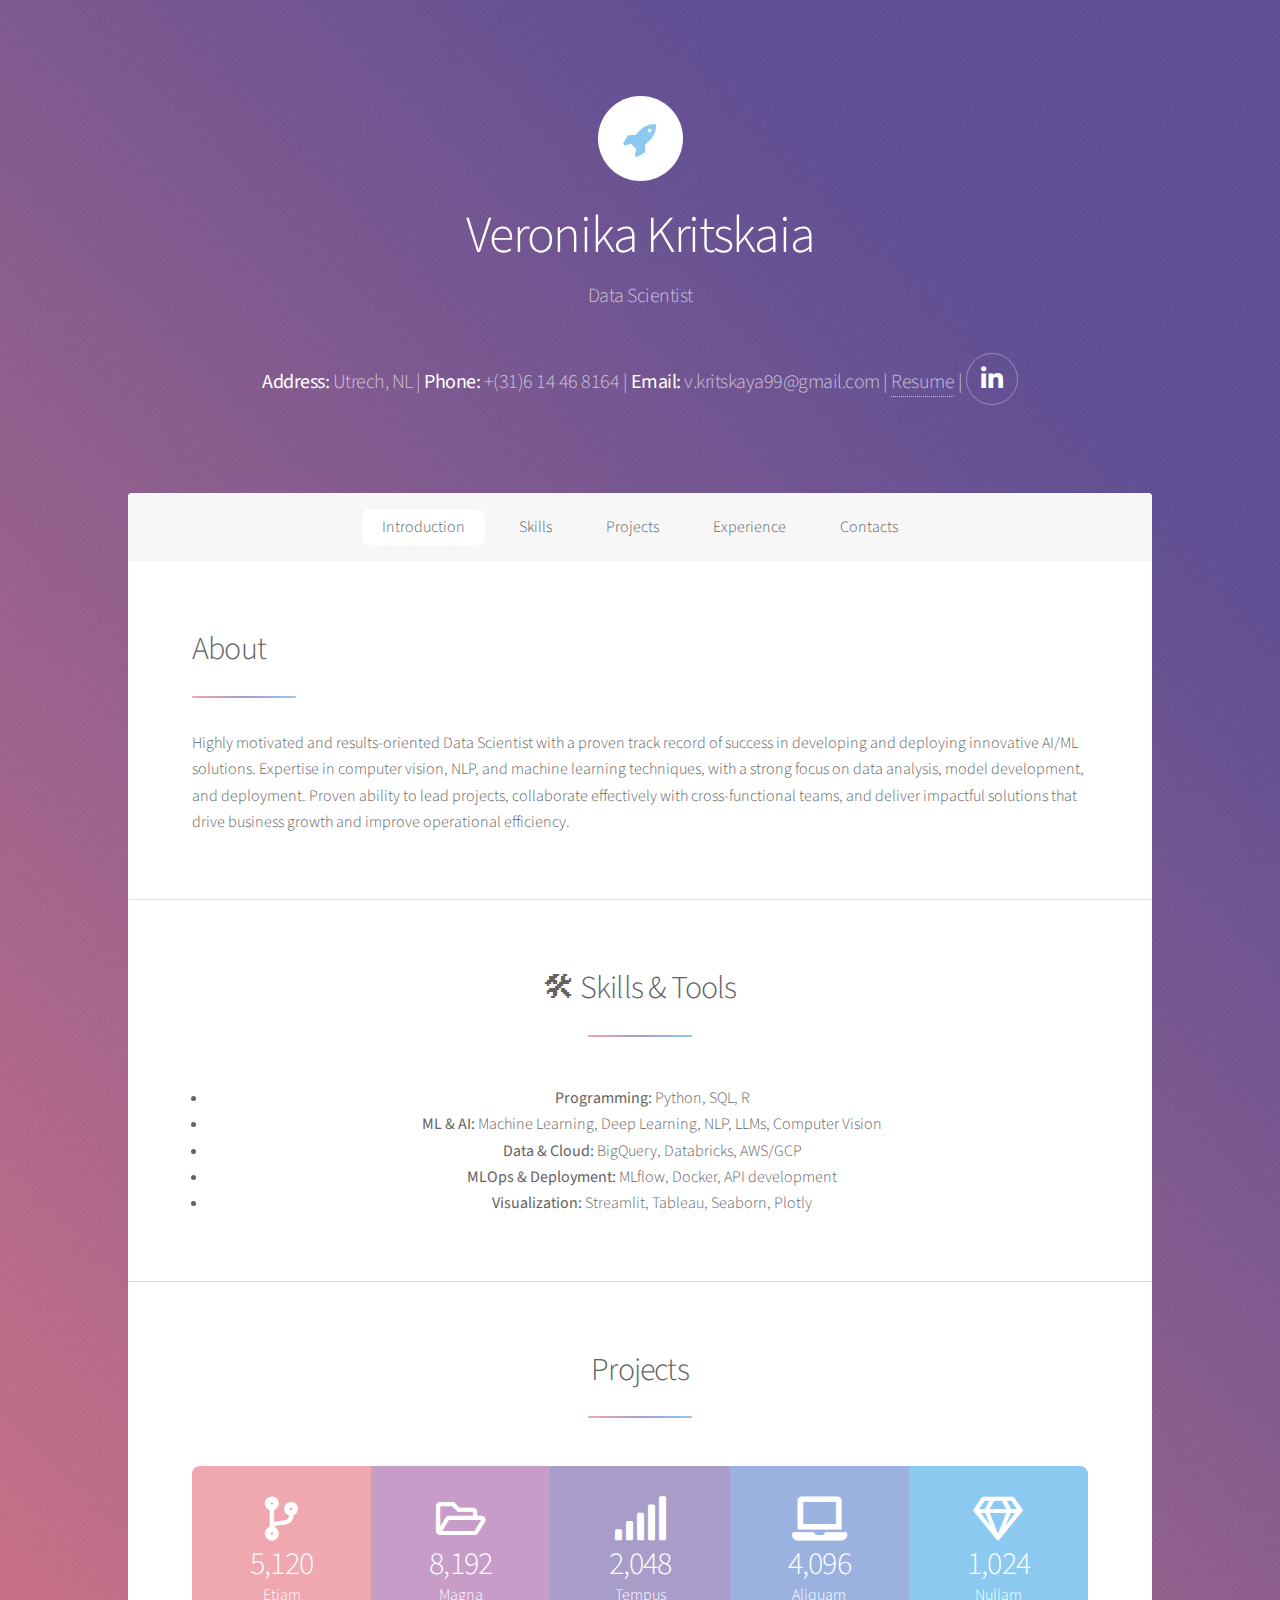
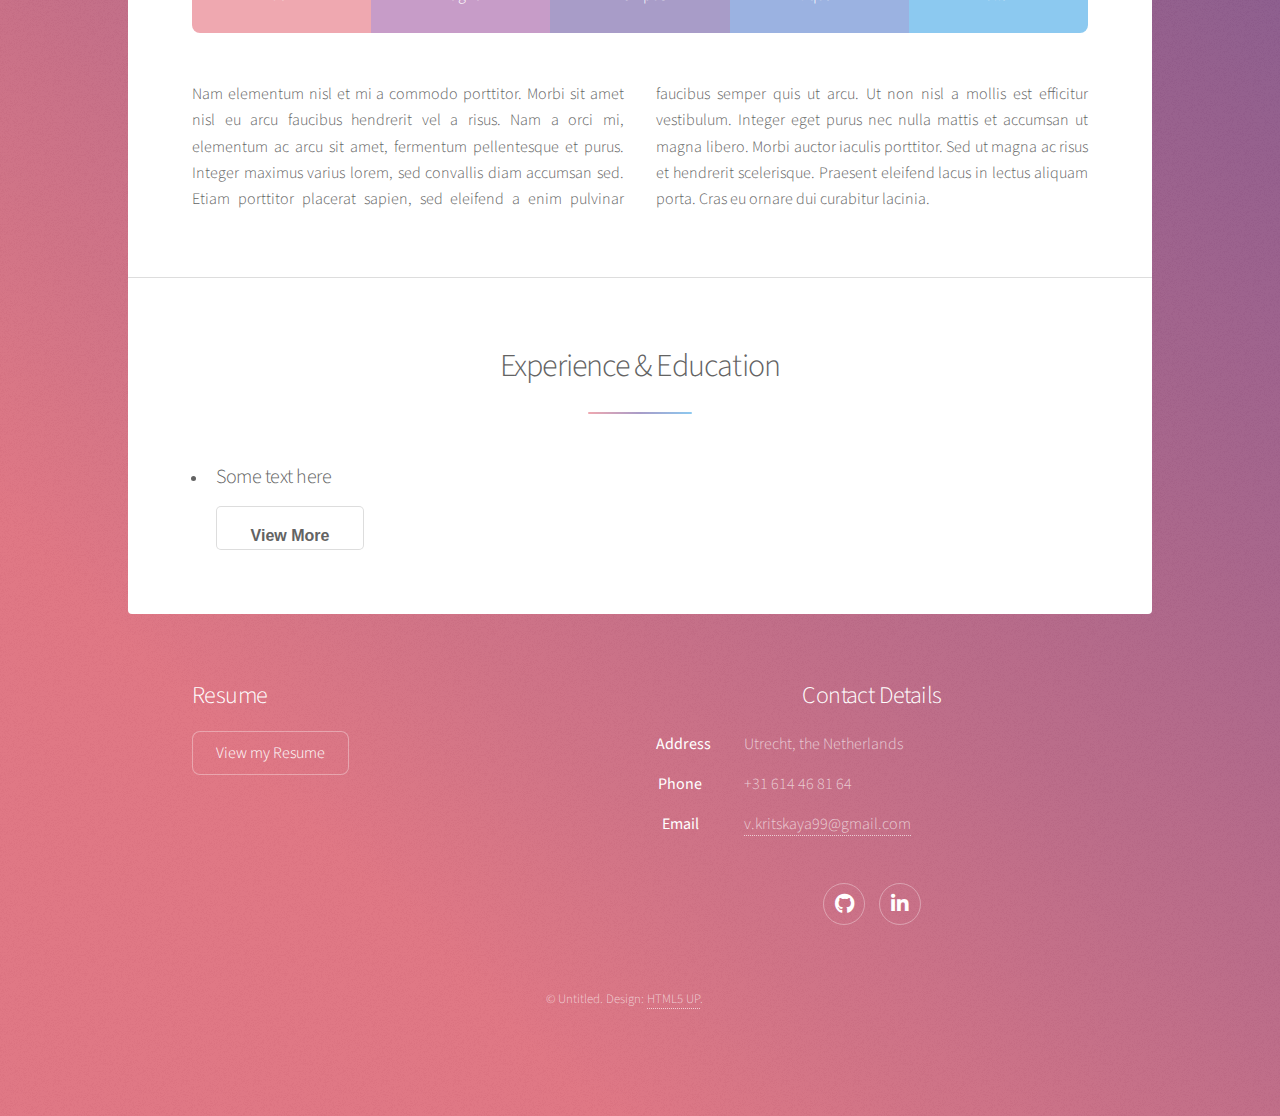
==== index.html @ 5bd90870 "header+skills" ====
<!DOCTYPE HTML>
<!--
	Stellar by HTML5 UP
	html5up.net | @ajlkn
	Free for personal and commercial use under the CCA 3.0 license (html5up.net/license)
-->
<html>
	<head>
		<meta charset="utf-8" />
		<meta name="viewport" content="width=device-width, initial-scale=1, user-scalable=no" />
		<link rel="stylesheet" href="assets/css/main.css" />
		<noscript><link rel="stylesheet" href="assets/css/noscript.css" /></noscript>
	</head>
	<body class="is-preload">

		<!-- Wrapper -->
			<div id="wrapper">

				<!-- Header -->
				<header id="header" class="alt">
					<span class="logo"><img src="images/logo.svg" alt="" /></span>
					<h1>Veronika Kritskaia</h1>
					<p>Data Scientist</p>
					<p>
						<strong>Address:</strong> Utrech, NL | <strong>Phone:</strong> +(31)6 14 46 8164 | <strong>Email:</strong> v.kritskaya99@gmail.com | 
						<a href="your_resume.pdf" target="_blank">Resume</a> | 
						<a href="https://www.linkedin.com/in/veronika-kritskaia/" target="_blank" class="icon brands fa-linkedin-in alt">
							<span class="label">LinkedIn</span>
						</a>
					</p>
				</header>
				
				<!-- Nav -->
					<nav id="nav">
						<ul>
							<li><a href="#intro" class="active">Introduction</a></li>
							<li><a href="#skills">Skills</a></li>
							<li><a href="#projects">Projects</a></li>
							<li><a href="#exp">Experience</a></li>
							<li><a href="#contact">Contacts</a></li>
						</ul>
					</nav>

				<!-- Main -->
					<div id="main">

						<!-- Introduction -->
							<section id="intro" class="main">
								<div class="spotlight">
									<div class="content">
										<header class="major">
											<h2>About</h2>
										</header>
										<p>Highly motivated and results-oriented Data Scientist with a proven track record of 
											success in developing and deploying innovative AI/ML solutions. 
											Expertise in computer vision, NLP, and machine learning techniques, with a 
											strong focus on data analysis, model development, and deployment. 
											Proven ability to lead projects, collaborate effectively with cross-functional teams, 
											and deliver impactful solutions that drive business growth and improve operational 
											efficiency.</p>
								</div>
							</section>

						<!-- First Section -->
						<section id="skills" class="main special">
							<header class="major">
								<h2>🛠 Skills & Tools</h2>
							</header>
							<ul>
								<li><strong>Programming:</strong> Python, SQL, R</li>
								<li><strong>ML & AI:</strong> Machine Learning, Deep Learning, NLP, LLMs, Computer Vision</li>
								<li><strong>Data & Cloud:</strong> BigQuery, Databricks, AWS/GCP</li>
								<li><strong>MLOps & Deployment:</strong> MLflow, Docker, API development</li>
								<li><strong>Visualization:</strong> Streamlit, Tableau, Seaborn, Plotly</li>
							</ul>
						</section>

						<!-- Second Section -->
							<section id="projects" class="main special">
								<header class="major">
									<h2>Projects</h2>
								</header>
								<ul class="statistics">
									<li class="style1">
										<span class="icon solid fa-code-branch"></span>
										<strong>5,120</strong> Etiam
									</li>
									<li class="style2">
										<span class="icon fa-folder-open"></span>
										<strong>8,192</strong> Magna
									</li>
									<li class="style3">
										<span class="icon solid fa-signal"></span>
										<strong>2,048</strong> Tempus
									</li>
									<li class="style4">
										<span class="icon solid fa-laptop"></span>
										<strong>4,096</strong> Aliquam
									</li>
									<li class="style5">
										<span class="icon fa-gem"></span>
										<strong>1,024</strong> Nullam
									</li>
								</ul>
								<p class="content">Nam elementum nisl et mi a commodo porttitor. Morbi sit amet nisl eu arcu faucibus hendrerit vel a risus. Nam a orci mi, elementum ac arcu sit amet, fermentum pellentesque et purus. Integer maximus varius lorem, sed convallis diam accumsan sed. Etiam porttitor placerat sapien, sed eleifend a enim pulvinar faucibus semper quis ut arcu. Ut non nisl a mollis est efficitur vestibulum. Integer eget purus nec nulla mattis et accumsan ut magna libero. Morbi auctor iaculis porttitor. Sed ut magna ac risus et hendrerit scelerisque. Praesent eleifend lacus in lectus aliquam porta. Cras eu ornare dui curabitur lacinia.</p>
							</section>

						<!-- Get Started -->
						<section id="exp" class="main special">
							<header class="major">
							  <h2>Experience & Education</h2>
							</header>
							<div class="content">
							  <ul>
								<li style="text-align: left; margin-bottom: 1rem;">
								  <h3 style="text-align: left;">Some text here</h3>				
								  <!-- View More Section -->
								  <div class="view-more" id="view-more-1">
									<ul>
									  <li>Some hidden stuff.</li>
									</ul>
								  </div>
								  <button class="view-more-btn" data-target="view-more-1">View More</button>
								</li>

							  </ul>
							</div>
						  </section>						  
					</div>

				<!-- Footer -->
					<footer id="footer">
						<section>
							<h2>Resume</h2>
							<!-- <p>Please refer to the link below for resume.</p> -->
							<ul class="actions">
								<!-- Add link to downloading a pdf version resume -->
								<li><a href="resume.pdf" class="button">View my Resume</a></li>
							</ul>
						</section>

						<section id="contact" class="main special">
							<h2>Contact Details</h2>
							<dl class="alt">
								<dt>Address</dt>
								<dd style="text-align: left;">Utrecht, the Netherlands</dd>
								<dt>Phone</dt>
								<dd style="text-align: left;">+31 614 46 81 64</dd>
								<dt>Email</dt>
								<dd style="text-align: left;"><a href="#">v.kritskaya99@gmail.com</a></dd>
							</dl>
							<ul class="icons">
								<li><a href="#" class="icon brands fa-github alt"><span class="label">GitHub</span></a></li>
								<li><a href="#" class="icon brands fa-linkedin-in alt"><span class="label">LinkedIn</span></a></li>
							</ul>
						</section>
						<p class="copyright">&copy; Untitled. Design: <a href="https://html5up.net">HTML5 UP</a>.</p>
					</footer>

			</div>

		<!-- Scripts -->
			<script src="assets/js/jquery.min.js"></script>
			<script src="assets/js/jquery.scrollex.min.js"></script>
			<script src="assets/js/jquery.scrolly.min.js"></script>
			<script src="assets/js/browser.min.js"></script>
			<script src="assets/js/breakpoints.min.js"></script>
			<script src="assets/js/util.js"></script>
			<script src="assets/js/main.js"></script>

	</body>
</html>
---- assets/css/main.css ----
@import url(fontawesome-all.min.css);
@import 'https://fonts.googleapis.com/css?family=Source+Sans+Pro:300,400';

/*
	Stellar by HTML5 UP
	html5up.net | @ajlkn
	Free for personal and commercial use under the CCA 3.0 license (html5up.net/license)
*/

html, body, div, span, applet, object,
iframe, h1, h2, h3, h4, h5, h6, p, blockquote,
pre, a, abbr, acronym, address, big, cite,
code, del, dfn, em, img, ins, kbd, q, s, samp,
small, strike, strong, sub, sup, tt, var, b,
u, i, center, dl, dt, dd, ol, ul, li, fieldset,
form, label, legend, table, caption, tbody,
tfoot, thead, tr, th, td, article, aside,
canvas, details, embed, figure, figcaption,
footer, header, hgroup, menu, nav, output, ruby,
section, summary, time, mark, audio, video {
	margin: 0;
	padding: 0;
	border: 0;
	font-size: 100%;
	font: inherit;
	vertical-align: baseline;}

article, aside, details, figcaption, figure,
footer, header, hgroup, menu, nav, section {
	display: block;}

body {
	line-height: 1;
}

ol, ul {
	list-style: none;
}

blockquote, q {
	quotes: none;
}

	blockquote:before, blockquote:after, q:before, q:after {
		content: '';
		content: none;
	}

table {
	border-collapse: collapse;
	border-spacing: 0;
}

body {
	-webkit-text-size-adjust: none;
}

mark {
	background-color: transparent;
	color: inherit;
}

input::-moz-focus-inner {
	border: 0;
	padding: 0;
}

input, select, textarea {
	-moz-appearance: none;
	-webkit-appearance: none;
	-ms-appearance: none;
	appearance: none;
}

/* Basic */

	@-ms-viewport {
		width: device-width;
	}

	body {
		-ms-overflow-style: scrollbar;
	}

	@media screen and (max-width: 480px) {

		html, body {
			min-width: 320px;
		}

	}

	html {
		box-sizing: border-box;
	}

	*, *:before, *:after {
		box-sizing: inherit;
	}

	body {
		background-color: #935d8c;
		background-image: url("images/overlay.png"), -moz-linear-gradient(45deg, #e37682 15%, #5f4d93 85%);
		background-image: url("images/overlay.png"), -webkit-linear-gradient(45deg, #e37682 15%, #5f4d93 85%);
		background-image: url("images/overlay.png"), -ms-linear-gradient(45deg, #e37682 15%, #5f4d93 85%);
		background-image: url("images/overlay.png"), linear-gradient(45deg, #e37682 15%, #5f4d93 85%);
	}

		body.is-preload *, body.is-preload *:before, body.is-preload *:after {
			-moz-animation: none !important;
			-webkit-animation: none !important;
			-ms-animation: none !important;
			animation: none !important;
			-moz-transition: none !important;
			-webkit-transition: none !important;
			-ms-transition: none !important;
			transition: none !important;
		}

/* Type */

	body {
		background-color: #935d8c;
		color: rgba(255, 255, 255, 0.65);
	}

	body, input, select, textarea {
		font-family: "Source Sans Pro", Helvetica, sans-serif;
		font-size: 17pt;
		font-weight: 300;
		line-height: 1.65;
	}

		@media screen and (max-width: 1680px) {

			body, input, select, textarea {
				font-size: 14pt;
			}

		}

		@media screen and (max-width: 1280px) {

			body, input, select, textarea {
				font-size: 12pt;
			}

		}

		@media screen and (max-width: 360px) {

			body, input, select, textarea {
				font-size: 11pt;
			}

		}

	a {
		-moz-transition: color 0.2s ease, border-bottom 0.2s ease;
		-webkit-transition: color 0.2s ease, border-bottom 0.2s ease;
		-ms-transition: color 0.2s ease, border-bottom 0.2s ease;
		transition: color 0.2s ease, border-bottom 0.2s ease;
		text-decoration: none;
		border-bottom: dotted 1px;
		color: inherit;
	}

		a:hover {
			border-bottom-color: transparent;
		}

	strong, b {
		font-weight: 400;
	}

	em, i {
		font-style: italic;
	}

	p {
		margin: 0 0 2em 0;
	}

		p.content {
			-moz-columns: 20em 2;
			-webkit-columns: 20em 2;
			-ms-columns: 20em 2;
			columns: 20em 2;
			-moz-column-gap: 2em;
			-webkit-column-gap: 2em;
			-ms-column-gap: 2em;
			column-gap: 2em;
			text-align: justify;
		}

	h1, h2, h3, h4, h5, h6 {
		font-weight: 300;
		line-height: 1.5;
		margin: 0 0 0.7em 0;
		letter-spacing: -0.025em;
	}

		h1 a, h2 a, h3 a, h4 a, h5 a, h6 a {
			color: inherit;
			text-decoration: none;
		}

	h1 {
		font-size: 2.5em;
		line-height: 1.2;
	}

	h2 {
		font-size: 1.5em;
	}

	h3 {
		font-size: 1.25em;
	}

	h4 {
		font-size: 1.1em;
	}

	h5 {
		font-size: 0.9em;
	}

	h6 {
		font-size: 0.7em;
	}

	@media screen and (max-width: 736px) {

		h1 {
			font-size: 2em;
		}

	}

	sub {
		font-size: 0.8em;
		position: relative;
		top: 0.5em;
	}

	sup {
		font-size: 0.8em;
		position: relative;
		top: -0.5em;
	}

	blockquote {
		border-left: solid 4px;
		font-style: italic;
		margin: 0 0 2em 0;
		padding: 0.5em 0 0.5em 2em;
	}

	code {
		border-radius: 8px;
		border: solid 1px;
		font-family: "Courier New", monospace;
		font-size: 0.9em;
		margin: 0 0.25em;
		padding: 0.25em 0.65em;
	}

	pre {
		-webkit-overflow-scrolling: touch;
		font-family: "Courier New", monospace;
		font-size: 0.9em;
		margin: 0 0 2em 0;
	}

		pre code {
			display: block;
			line-height: 1.75;
			padding: 1em 1.5em;
			overflow-x: auto;
		}

	hr {
		border: 0;
		border-bottom: solid 1px;
		margin: 2em 0;
	}

		hr.major {
			margin: 3em 0;
		}

	.align-left {
		text-align: left;
	}

	.align-center {
		text-align: center;
	}

	.align-right {
		text-align: right;
	}

	input, select, textarea {
		color: #ffffff;
	}

	a:hover {
		color: #ffffff;
	}

	strong, b {
		color: #ffffff;
	}

	h1, h2, h3, h4, h5, h6 {
		color: #ffffff;
	}

	blockquote {
		border-left-color: rgba(255, 255, 255, 0.35);
	}

	code {
		background: rgba(255, 255, 255, 0.075);
		border-color: rgba(255, 255, 255, 0.35);
	}

	hr {
		border-bottom-color: rgba(255, 255, 255, 0.35);
	}

/* Row */

	.row {
		display: flex;
		flex-wrap: wrap;
		box-sizing: border-box;
		align-items: stretch;
	}

		.row > * {
			box-sizing: border-box;
		}

		.row.gtr-uniform > * > :last-child {
			margin-bottom: 0;
		}

		.row.aln-left {
			justify-content: flex-start;
		}

		.row.aln-center {
			justify-content: center;
		}

		.row.aln-right {
			justify-content: flex-end;
		}

		.row.aln-top {
			align-items: flex-start;
		}

		.row.aln-middle {
			align-items: center;
		}

		.row.aln-bottom {
			align-items: flex-end;
		}

		.row > .imp {
			order: -1;
		}

		.row > .col-1 {
			width: 8.33333%;
		}

		.row > .off-1 {
			margin-left: 8.33333%;
		}

		.row > .col-2 {
			width: 16.66667%;
		}

		.row > .off-2 {
			margin-left: 16.66667%;
		}

		.row > .col-3 {
			width: 25%;
		}

		.row > .off-3 {
			margin-left: 25%;
		}

		.row > .col-4 {
			width: 33.33333%;
		}

		.row > .off-4 {
			margin-left: 33.33333%;
		}

		.row > .col-5 {
			width: 41.66667%;
		}

		.row > .off-5 {
			margin-left: 41.66667%;
		}

		.row > .col-6 {
			width: 50%;
		}

		.row > .off-6 {
			margin-left: 50%;
		}

		.row > .col-7 {
			width: 58.33333%;
		}

		.row > .off-7 {
			margin-left: 58.33333%;
		}

		.row > .col-8 {
			width: 66.66667%;
		}

		.row > .off-8 {
			margin-left: 66.66667%;
		}

		.row > .col-9 {
			width: 75%;
		}

		.row > .off-9 {
			margin-left: 75%;
		}

		.row > .col-10 {
			width: 83.33333%;
		}

		.row > .off-10 {
			margin-left: 83.33333%;
		}

		.row > .col-11 {
			width: 91.66667%;
		}

		.row > .off-11 {
			margin-left: 91.66667%;
		}

		.row > .col-12 {
			width: 100%;
		}

		.row > .off-12 {
			margin-left: 100%;
		}

		.row.gtr-0 {
			margin-top: 0;
			margin-left: 0em;
		}

			.row.gtr-0 > * {
				padding: 0 0 0 0em;
			}

			.row.gtr-0.gtr-uniform {
				margin-top: 0em;
			}

				.row.gtr-0.gtr-uniform > * {
					padding-top: 0em;
				}

		.row.gtr-25 {
			margin-top: 0;
			margin-left: -0.375em;
		}

			.row.gtr-25 > * {
				padding: 0 0 0 0.375em;
			}

			.row.gtr-25.gtr-uniform {
				margin-top: -0.375em;
			}

				.row.gtr-25.gtr-uniform > * {
					padding-top: 0.375em;
				}

		.row.gtr-50 {
			margin-top: 0;
			margin-left: -0.75em;
		}

			.row.gtr-50 > * {
				padding: 0 0 0 0.75em;
			}

			.row.gtr-50.gtr-uniform {
				margin-top: -0.75em;
			}

				.row.gtr-50.gtr-uniform > * {
					padding-top: 0.75em;
				}

		.row {
			margin-top: 0;
			margin-left: -1.5em;
		}

			.row > * {
				padding: 0 0 0 1.5em;
			}

			.row.gtr-uniform {
				margin-top: -1.5em;
			}

				.row.gtr-uniform > * {
					padding-top: 1.5em;
				}

		.row.gtr-150 {
			margin-top: 0;
			margin-left: -2.25em;
		}

			.row.gtr-150 > * {
				padding: 0 0 0 2.25em;
			}

			.row.gtr-150.gtr-uniform {
				margin-top: -2.25em;
			}

				.row.gtr-150.gtr-uniform > * {
					padding-top: 2.25em;
				}

		.row.gtr-200 {
			margin-top: 0;
			margin-left: -3em;
		}

			.row.gtr-200 > * {
				padding: 0 0 0 3em;
			}

			.row.gtr-200.gtr-uniform {
				margin-top: -3em;
			}

				.row.gtr-200.gtr-uniform > * {
					padding-top: 3em;
				}

		@media screen and (max-width: 1680px) {

			.row {
				display: flex;
				flex-wrap: wrap;
				box-sizing: border-box;
				align-items: stretch;
			}

				.row > * {
					box-sizing: border-box;
				}

				.row.gtr-uniform > * > :last-child {
					margin-bottom: 0;
				}

				.row.aln-left {
					justify-content: flex-start;
				}

				.row.aln-center {
					justify-content: center;
				}

				.row.aln-right {
					justify-content: flex-end;
				}

				.row.aln-top {
					align-items: flex-start;
				}

				.row.aln-middle {
					align-items: center;
				}

				.row.aln-bottom {
					align-items: flex-end;
				}

				.row > .imp-xlarge {
					order: -1;
				}

				.row > .col-1-xlarge {
					width: 8.33333%;
				}

				.row > .off-1-xlarge {
					margin-left: 8.33333%;
				}

				.row > .col-2-xlarge {
					width: 16.66667%;
				}

				.row > .off-2-xlarge {
					margin-left: 16.66667%;
				}

				.row > .col-3-xlarge {
					width: 25%;
				}

				.row > .off-3-xlarge {
					margin-left: 25%;
				}

				.row > .col-4-xlarge {
					width: 33.33333%;
				}

				.row > .off-4-xlarge {
					margin-left: 33.33333%;
				}

				.row > .col-5-xlarge {
					width: 41.66667%;
				}

				.row > .off-5-xlarge {
					margin-left: 41.66667%;
				}

				.row > .col-6-xlarge {
					width: 50%;
				}

				.row > .off-6-xlarge {
					margin-left: 50%;
				}

				.row > .col-7-xlarge {
					width: 58.33333%;
				}

				.row > .off-7-xlarge {
					margin-left: 58.33333%;
				}

				.row > .col-8-xlarge {
					width: 66.66667%;
				}

				.row > .off-8-xlarge {
					margin-left: 66.66667%;
				}

				.row > .col-9-xlarge {
					width: 75%;
				}

				.row > .off-9-xlarge {
					margin-left: 75%;
				}

				.row > .col-10-xlarge {
					width: 83.33333%;
				}

				.row > .off-10-xlarge {
					margin-left: 83.33333%;
				}

				.row > .col-11-xlarge {
					width: 91.66667%;
				}

				.row > .off-11-xlarge {
					margin-left: 91.66667%;
				}

				.row > .col-12-xlarge {
					width: 100%;
				}

				.row > .off-12-xlarge {
					margin-left: 100%;
				}

				.row.gtr-0 {
					margin-top: 0;
					margin-left: 0em;
				}

					.row.gtr-0 > * {
						padding: 0 0 0 0em;
					}

					.row.gtr-0.gtr-uniform {
						margin-top: 0em;
					}

						.row.gtr-0.gtr-uniform > * {
							padding-top: 0em;
						}

				.row.gtr-25 {
					margin-top: 0;
					margin-left: -0.375em;
				}

					.row.gtr-25 > * {
						padding: 0 0 0 0.375em;
					}

					.row.gtr-25.gtr-uniform {
						margin-top: -0.375em;
					}

						.row.gtr-25.gtr-uniform > * {
							padding-top: 0.375em;
						}

				.row.gtr-50 {
					margin-top: 0;
					margin-left: -0.75em;
				}

					.row.gtr-50 > * {
						padding: 0 0 0 0.75em;
					}

					.row.gtr-50.gtr-uniform {
						margin-top: -0.75em;
					}

						.row.gtr-50.gtr-uniform > * {
							padding-top: 0.75em;
						}

				.row {
					margin-top: 0;
					margin-left: -1.5em;
				}

					.row > * {
						padding: 0 0 0 1.5em;
					}

					.row.gtr-uniform {
						margin-top: -1.5em;
					}

						.row.gtr-uniform > * {
							padding-top: 1.5em;
						}

				.row.gtr-150 {
					margin-top: 0;
					margin-left: -2.25em;
				}

					.row.gtr-150 > * {
						padding: 0 0 0 2.25em;
					}

					.row.gtr-150.gtr-uniform {
						margin-top: -2.25em;
					}

						.row.gtr-150.gtr-uniform > * {
							padding-top: 2.25em;
						}

				.row.gtr-200 {
					margin-top: 0;
					margin-left: -3em;
				}

					.row.gtr-200 > * {
						padding: 0 0 0 3em;
					}

					.row.gtr-200.gtr-uniform {
						margin-top: -3em;
					}

						.row.gtr-200.gtr-uniform > * {
							padding-top: 3em;
						}

		}

		@media screen and (max-width: 1280px) {

			.row {
				display: flex;
				flex-wrap: wrap;
				box-sizing: border-box;
				align-items: stretch;
			}

				.row > * {
					box-sizing: border-box;
				}

				.row.gtr-uniform > * > :last-child {
					margin-bottom: 0;
				}

				.row.aln-left {
					justify-content: flex-start;
				}

				.row.aln-center {
					justify-content: center;
				}

				.row.aln-right {
					justify-content: flex-end;
				}

				.row.aln-top {
					align-items: flex-start;
				}

				.row.aln-middle {
					align-items: center;
				}

				.row.aln-bottom {
					align-items: flex-end;
				}

				.row > .imp-large {
					order: -1;
				}

				.row > .col-1-large {
					width: 8.33333%;
				}

				.row > .off-1-large {
					margin-left: 8.33333%;
				}

				.row > .col-2-large {
					width: 16.66667%;
				}

				.row > .off-2-large {
					margin-left: 16.66667%;
				}

				.row > .col-3-large {
					width: 25%;
				}

				.row > .off-3-large {
					margin-left: 25%;
				}

				.row > .col-4-large {
					width: 33.33333%;
				}

				.row > .off-4-large {
					margin-left: 33.33333%;
				}

				.row > .col-5-large {
					width: 41.66667%;
				}

				.row > .off-5-large {
					margin-left: 41.66667%;
				}

				.row > .col-6-large {
					width: 50%;
				}

				.row > .off-6-large {
					margin-left: 50%;
				}

				.row > .col-7-large {
					width: 58.33333%;
				}

				.row > .off-7-large {
					margin-left: 58.33333%;
				}

				.row > .col-8-large {
					width: 66.66667%;
				}

				.row > .off-8-large {
					margin-left: 66.66667%;
				}

				.row > .col-9-large {
					width: 75%;
				}

				.row > .off-9-large {
					margin-left: 75%;
				}

				.row > .col-10-large {
					width: 83.33333%;
				}

				.row > .off-10-large {
					margin-left: 83.33333%;
				}

				.row > .col-11-large {
					width: 91.66667%;
				}

				.row > .off-11-large {
					margin-left: 91.66667%;
				}

				.row > .col-12-large {
					width: 100%;
				}

				.row > .off-12-large {
					margin-left: 100%;
				}

				.row.gtr-0 {
					margin-top: 0;
					margin-left: 0em;
				}

					.row.gtr-0 > * {
						padding: 0 0 0 0em;
					}

					.row.gtr-0.gtr-uniform {
						margin-top: 0em;
					}

						.row.gtr-0.gtr-uniform > * {
							padding-top: 0em;
						}

				.row.gtr-25 {
					margin-top: 0;
					margin-left: -0.375em;
				}

					.row.gtr-25 > * {
						padding: 0 0 0 0.375em;
					}

					.row.gtr-25.gtr-uniform {
						margin-top: -0.375em;
					}

						.row.gtr-25.gtr-uniform > * {
							padding-top: 0.375em;
						}

				.row.gtr-50 {
					margin-top: 0;
					margin-left: -0.75em;
				}

					.row.gtr-50 > * {
						padding: 0 0 0 0.75em;
					}

					.row.gtr-50.gtr-uniform {
						margin-top: -0.75em;
					}

						.row.gtr-50.gtr-uniform > * {
							padding-top: 0.75em;
						}

				.row {
					margin-top: 0;
					margin-left: -1.5em;
				}

					.row > * {
						padding: 0 0 0 1.5em;
					}

					.row.gtr-uniform {
						margin-top: -1.5em;
					}

						.row.gtr-uniform > * {
							padding-top: 1.5em;
						}

				.row.gtr-150 {
					margin-top: 0;
					margin-left: -2.25em;
				}

					.row.gtr-150 > * {
						padding: 0 0 0 2.25em;
					}

					.row.gtr-150.gtr-uniform {
						margin-top: -2.25em;
					}

						.row.gtr-150.gtr-uniform > * {
							padding-top: 2.25em;
						}

				.row.gtr-200 {
					margin-top: 0;
					margin-left: -3em;
				}

					.row.gtr-200 > * {
						padding: 0 0 0 3em;
					}

					.row.gtr-200.gtr-uniform {
						margin-top: -3em;
					}

						.row.gtr-200.gtr-uniform > * {
							padding-top: 3em;
						}

		}

		@media screen and (max-width: 980px) {

			.row {
				display: flex;
				flex-wrap: wrap;
				box-sizing: border-box;
				align-items: stretch;
			}

				.row > * {
					box-sizing: border-box;
				}

				.row.gtr-uniform > * > :last-child {
					margin-bottom: 0;
				}

				.row.aln-left {
					justify-content: flex-start;
				}

				.row.aln-center {
					justify-content: center;
				}

				.row.aln-right {
					justify-content: flex-end;
				}

				.row.aln-top {
					align-items: flex-start;
				}

				.row.aln-middle {
					align-items: center;
				}

				.row.aln-bottom {
					align-items: flex-end;
				}

				.row > .imp-medium {
					order: -1;
				}

				.row > .col-1-medium {
					width: 8.33333%;
				}

				.row > .off-1-medium {
					margin-left: 8.33333%;
				}

				.row > .col-2-medium {
					width: 16.66667%;
				}

				.row > .off-2-medium {
					margin-left: 16.66667%;
				}

				.row > .col-3-medium {
					width: 25%;
				}

				.row > .off-3-medium {
					margin-left: 25%;
				}

				.row > .col-4-medium {
					width: 33.33333%;
				}

				.row > .off-4-medium {
					margin-left: 33.33333%;
				}

				.row > .col-5-medium {
					width: 41.66667%;
				}

				.row > .off-5-medium {
					margin-left: 41.66667%;
				}

				.row > .col-6-medium {
					width: 50%;
				}

				.row > .off-6-medium {
					margin-left: 50%;
				}

				.row > .col-7-medium {
					width: 58.33333%;
				}

				.row > .off-7-medium {
					margin-left: 58.33333%;
				}

				.row > .col-8-medium {
					width: 66.66667%;
				}

				.row > .off-8-medium {
					margin-left: 66.66667%;
				}

				.row > .col-9-medium {
					width: 75%;
				}

				.row > .off-9-medium {
					margin-left: 75%;
				}

				.row > .col-10-medium {
					width: 83.33333%;
				}

				.row > .off-10-medium {
					margin-left: 83.33333%;
				}

				.row > .col-11-medium {
					width: 91.66667%;
				}

				.row > .off-11-medium {
					margin-left: 91.66667%;
				}

				.row > .col-12-medium {
					width: 100%;
				}

				.row > .off-12-medium {
					margin-left: 100%;
				}

				.row.gtr-0 {
					margin-top: 0;
					margin-left: 0em;
				}

					.row.gtr-0 > * {
						padding: 0 0 0 0em;
					}

					.row.gtr-0.gtr-uniform {
						margin-top: 0em;
					}

						.row.gtr-0.gtr-uniform > * {
							padding-top: 0em;
						}

				.row.gtr-25 {
					margin-top: 0;
					margin-left: -0.375em;
				}

					.row.gtr-25 > * {
						padding: 0 0 0 0.375em;
					}

					.row.gtr-25.gtr-uniform {
						margin-top: -0.375em;
					}

						.row.gtr-25.gtr-uniform > * {
							padding-top: 0.375em;
						}

				.row.gtr-50 {
					margin-top: 0;
					margin-left: -0.75em;
				}

					.row.gtr-50 > * {
						padding: 0 0 0 0.75em;
					}

					.row.gtr-50.gtr-uniform {
						margin-top: -0.75em;
					}

						.row.gtr-50.gtr-uniform > * {
							padding-top: 0.75em;
						}

				.row {
					margin-top: 0;
					margin-left: -1.5em;
				}

					.row > * {
						padding: 0 0 0 1.5em;
					}

					.row.gtr-uniform {
						margin-top: -1.5em;
					}

						.row.gtr-uniform > * {
							padding-top: 1.5em;
						}

				.row.gtr-150 {
					margin-top: 0;
					margin-left: -2.25em;
				}

					.row.gtr-150 > * {
						padding: 0 0 0 2.25em;
					}

					.row.gtr-150.gtr-uniform {
						margin-top: -2.25em;
					}

						.row.gtr-150.gtr-uniform > * {
							padding-top: 2.25em;
						}

				.row.gtr-200 {
					margin-top: 0;
					margin-left: -3em;
				}

					.row.gtr-200 > * {
						padding: 0 0 0 3em;
					}

					.row.gtr-200.gtr-uniform {
						margin-top: -3em;
					}

						.row.gtr-200.gtr-uniform > * {
							padding-top: 3em;
						}

		}

		@media screen and (max-width: 736px) {

			.row {
				display: flex;
				flex-wrap: wrap;
				box-sizing: border-box;
				align-items: stretch;
			}

				.row > * {
					box-sizing: border-box;
				}

				.row.gtr-uniform > * > :last-child {
					margin-bottom: 0;
				}

				.row.aln-left {
					justify-content: flex-start;
				}

				.row.aln-center {
					justify-content: center;
				}

				.row.aln-right {
					justify-content: flex-end;
				}

				.row.aln-top {
					align-items: flex-start;
				}

				.row.aln-middle {
					align-items: center;
				}

				.row.aln-bottom {
					align-items: flex-end;
				}

				.row > .imp-small {
					order: -1;
				}

				.row > .col-1-small {
					width: 8.33333%;
				}

				.row > .off-1-small {
					margin-left: 8.33333%;
				}

				.row > .col-2-small {
					width: 16.66667%;
				}

				.row > .off-2-small {
					margin-left: 16.66667%;
				}

				.row > .col-3-small {
					width: 25%;
				}

				.row > .off-3-small {
					margin-left: 25%;
				}

				.row > .col-4-small {
					width: 33.33333%;
				}

				.row > .off-4-small {
					margin-left: 33.33333%;
				}

				.row > .col-5-small {
					width: 41.66667%;
				}

				.row > .off-5-small {
					margin-left: 41.66667%;
				}

				.row > .col-6-small {
					width: 50%;
				}

				.row > .off-6-small {
					margin-left: 50%;
				}

				.row > .col-7-small {
					width: 58.33333%;
				}

				.row > .off-7-small {
					margin-left: 58.33333%;
				}

				.row > .col-8-small {
					width: 66.66667%;
				}

				.row > .off-8-small {
					margin-left: 66.66667%;
				}

				.row > .col-9-small {
					width: 75%;
				}

				.row > .off-9-small {
					margin-left: 75%;
				}

				.row > .col-10-small {
					width: 83.33333%;
				}

				.row > .off-10-small {
					margin-left: 83.33333%;
				}

				.row > .col-11-small {
					width: 91.66667%;
				}

				.row > .off-11-small {
					margin-left: 91.66667%;
				}

				.row > .col-12-small {
					width: 100%;
				}

				.row > .off-12-small {
					margin-left: 100%;
				}

				.row.gtr-0 {
					margin-top: 0;
					margin-left: 0em;
				}

					.row.gtr-0 > * {
						padding: 0 0 0 0em;
					}

					.row.gtr-0.gtr-uniform {
						margin-top: 0em;
					}

						.row.gtr-0.gtr-uniform > * {
							padding-top: 0em;
						}

				.row.gtr-25 {
					margin-top: 0;
					margin-left: -0.25em;
				}

					.row.gtr-25 > * {
						padding: 0 0 0 0.25em;
					}

					.row.gtr-25.gtr-uniform {
						margin-top: -0.25em;
					}

						.row.gtr-25.gtr-uniform > * {
							padding-top: 0.25em;
						}

				.row.gtr-50 {
					margin-top: 0;
					margin-left: -0.5em;
				}

					.row.gtr-50 > * {
						padding: 0 0 0 0.5em;
					}

					.row.gtr-50.gtr-uniform {
						margin-top: -0.5em;
					}

						.row.gtr-50.gtr-uniform > * {
							padding-top: 0.5em;
						}

				.row {
					margin-top: 0;
					margin-left: -1em;
				}

					.row > * {
						padding: 0 0 0 1em;
					}

					.row.gtr-uniform {
						margin-top: -1em;
					}

						.row.gtr-uniform > * {
							padding-top: 1em;
						}

				.row.gtr-150 {
					margin-top: 0;
					margin-left: -1.5em;
				}

					.row.gtr-150 > * {
						padding: 0 0 0 1.5em;
					}

					.row.gtr-150.gtr-uniform {
						margin-top: -1.5em;
					}

						.row.gtr-150.gtr-uniform > * {
							padding-top: 1.5em;
						}

				.row.gtr-200 {
					margin-top: 0;
					margin-left: -2em;
				}

					.row.gtr-200 > * {
						padding: 0 0 0 2em;
					}

					.row.gtr-200.gtr-uniform {
						margin-top: -2em;
					}

						.row.gtr-200.gtr-uniform > * {
							padding-top: 2em;
						}

		}

		@media screen and (max-width: 480px) {

			.row {
				display: flex;
				flex-wrap: wrap;
				box-sizing: border-box;
				align-items: stretch;
			}

				.row > * {
					box-sizing: border-box;
				}

				.row.gtr-uniform > * > :last-child {
					margin-bottom: 0;
				}

				.row.aln-left {
					justify-content: flex-start;
				}

				.row.aln-center {
					justify-content: center;
				}

				.row.aln-right {
					justify-content: flex-end;
				}

				.row.aln-top {
					align-items: flex-start;
				}

				.row.aln-middle {
					align-items: center;
				}

				.row.aln-bottom {
					align-items: flex-end;
				}

				.row > .imp-xsmall {
					order: -1;
				}

				.row > .col-1-xsmall {
					width: 8.33333%;
				}

				.row > .off-1-xsmall {
					margin-left: 8.33333%;
				}

				.row > .col-2-xsmall {
					width: 16.66667%;
				}

				.row > .off-2-xsmall {
					margin-left: 16.66667%;
				}

				.row > .col-3-xsmall {
					width: 25%;
				}

				.row > .off-3-xsmall {
					margin-left: 25%;
				}

				.row > .col-4-xsmall {
					width: 33.33333%;
				}

				.row > .off-4-xsmall {
					margin-left: 33.33333%;
				}

				.row > .col-5-xsmall {
					width: 41.66667%;
				}

				.row > .off-5-xsmall {
					margin-left: 41.66667%;
				}

				.row > .col-6-xsmall {
					width: 50%;
				}

				.row > .off-6-xsmall {
					margin-left: 50%;
				}

				.row > .col-7-xsmall {
					width: 58.33333%;
				}

				.row > .off-7-xsmall {
					margin-left: 58.33333%;
				}

				.row > .col-8-xsmall {
					width: 66.66667%;
				}

				.row > .off-8-xsmall {
					margin-left: 66.66667%;
				}

				.row > .col-9-xsmall {
					width: 75%;
				}

				.row > .off-9-xsmall {
					margin-left: 75%;
				}

				.row > .col-10-xsmall {
					width: 83.33333%;
				}

				.row > .off-10-xsmall {
					margin-left: 83.33333%;
				}

				.row > .col-11-xsmall {
					width: 91.66667%;
				}

				.row > .off-11-xsmall {
					margin-left: 91.66667%;
				}

				.row > .col-12-xsmall {
					width: 100%;
				}

				.row > .off-12-xsmall {
					margin-left: 100%;
				}

				.row.gtr-0 {
					margin-top: 0;
					margin-left: 0em;
				}

					.row.gtr-0 > * {
						padding: 0 0 0 0em;
					}

					.row.gtr-0.gtr-uniform {
						margin-top: 0em;
					}

						.row.gtr-0.gtr-uniform > * {
							padding-top: 0em;
						}

				.row.gtr-25 {
					margin-top: 0;
					margin-left: -0.3125em;
				}

					.row.gtr-25 > * {
						padding: 0 0 0 0.3125em;
					}

					.row.gtr-25.gtr-uniform {
						margin-top: -0.3125em;
					}

						.row.gtr-25.gtr-uniform > * {
							padding-top: 0.3125em;
						}

				.row.gtr-50 {
					margin-top: 0;
					margin-left: -0.625em;
				}

					.row.gtr-50 > * {
						padding: 0 0 0 0.625em;
					}

					.row.gtr-50.gtr-uniform {
						margin-top: -0.625em;
					}

						.row.gtr-50.gtr-uniform > * {
							padding-top: 0.625em;
						}

				.row {
					margin-top: 0;
					margin-left: -1.25em;
				}

					.row > * {
						padding: 0 0 0 1.25em;
					}

					.row.gtr-uniform {
						margin-top: -1.25em;
					}

						.row.gtr-uniform > * {
							padding-top: 1.25em;
						}

				.row.gtr-150 {
					margin-top: 0;
					margin-left: -1.875em;
				}

					.row.gtr-150 > * {
						padding: 0 0 0 1.875em;
					}

					.row.gtr-150.gtr-uniform {
						margin-top: -1.875em;
					}

						.row.gtr-150.gtr-uniform > * {
							padding-top: 1.875em;
						}

				.row.gtr-200 {
					margin-top: 0;
					margin-left: -2.5em;
				}

					.row.gtr-200 > * {
						padding: 0 0 0 2.5em;
					}

					.row.gtr-200.gtr-uniform {
						margin-top: -2.5em;
					}

						.row.gtr-200.gtr-uniform > * {
							padding-top: 2.5em;
						}

		}

/* Box */

	.box {
		border-radius: 8px;
		border: solid;
		margin-bottom: 2em;
		padding: 1.5em;
	}

		.box > :last-child,
		.box > :last-child > :last-child,
		.box > :last-child > :last-child > :last-child {
			margin-bottom: 0;
		}

		.box.alt {
			border: 0;
			border-radius: 0;
			padding: 0;
		}

	.box {
		border-color: rgba(255, 255, 255, 0.35);
	}

/* Button */

	input[type="submit"],
	input[type="reset"],
	input[type="button"],
	button,
	.button {
		-moz-appearance: none;
		-webkit-appearance: none;
		-ms-appearance: none;
		appearance: none;
		-moz-transition: background-color 0.2s ease-in-out, color 0.2s ease-in-out;
		-webkit-transition: background-color 0.2s ease-in-out, color 0.2s ease-in-out;
		-ms-transition: background-color 0.2s ease-in-out, color 0.2s ease-in-out;
		transition: background-color 0.2s ease-in-out, color 0.2s ease-in-out;
		border-radius: 8px;
		border: 0;
		cursor: pointer;
		display: inline-block;
		font-weight: 300;
		height: 2.75em;
		line-height: 2.75em;
		min-width: 9.25em;
		padding: 0 1.5em;
		text-align: center;
		text-decoration: none;
		white-space: nowrap;
	}

		input[type="submit"].icon,
		input[type="reset"].icon,
		input[type="button"].icon,
		button.icon,
		.button.icon {
			padding-left: 1.35em;
		}

			input[type="submit"].icon:before,
			input[type="reset"].icon:before,
			input[type="button"].icon:before,
			button.icon:before,
			.button.icon:before {
				margin-right: 0.5em;
			}

		input[type="submit"].fit,
		input[type="reset"].fit,
		input[type="button"].fit,
		button.fit,
		.button.fit {
			width: 100%;
		}

		input[type="submit"].small,
		input[type="reset"].small,
		input[type="button"].small,
		button.small,
		.button.small {
			font-size: 0.8em;
		}

		input[type="submit"].large,
		input[type="reset"].large,
		input[type="button"].large,
		button.large,
		.button.large {
			font-size: 1.35em;
		}

		input[type="submit"].disabled, input[type="submit"]:disabled,
		input[type="reset"].disabled,
		input[type="reset"]:disabled,
		input[type="button"].disabled,
		input[type="button"]:disabled,
		button.disabled,
		button:disabled,
		.button.disabled,
		.button:disabled {
			pointer-events: none;
			opacity: 0.25;
		}

		@media screen and (max-width: 736px) {

			input[type="submit"],
			input[type="reset"],
			input[type="button"],
			button,
			.button {
				min-width: 0;
			}

		}

	input[type="submit"],
	input[type="reset"],
	input[type="button"],
	button,
	.button {
		background-color: transparent;
		box-shadow: inset 0 0 0 1px rgba(255, 255, 255, 0.35);
		color: #ffffff !important;
	}

		input[type="submit"]:hover,
		input[type="reset"]:hover,
		input[type="button"]:hover,
		button:hover,
		.button:hover {
			background-color: rgba(255, 255, 255, 0.075);
		}

		input[type="submit"]:active,
		input[type="reset"]:active,
		input[type="button"]:active,
		button:active,
		.button:active {
			background-color: rgba(255, 255, 255, 0.2);
		}

		input[type="submit"].icon:before,
		input[type="reset"].icon:before,
		input[type="button"].icon:before,
		button.icon:before,
		.button.icon:before {
			color: rgba(255, 255, 255, 0.5);
		}

		input[type="submit"].primary,
		input[type="reset"].primary,
		input[type="button"].primary,
		button.primary,
		.button.primary {
			background-color: #8cc9f0;
			color: #ffffff !important;
			box-shadow: none;
		}

			input[type="submit"].primary:hover,
			input[type="reset"].primary:hover,
			input[type="button"].primary:hover,
			button.primary:hover,
			.button.primary:hover {
				background-color: #9acff2;
			}

			input[type="submit"].primary:active,
			input[type="reset"].primary:active,
			input[type="button"].primary:active,
			button.primary:active,
			.button.primary:active {
				background-color: #7ec3ee;
			}

			input[type="submit"].primary.icon:before,
			input[type="reset"].primary.icon:before,
			input[type="button"].primary.icon:before,
			button.primary.icon:before,
			.button.primary.icon:before {
				color: #ffffff !important;
			}

/* Form */

	form {
		margin: 0 0 2em 0;
	}

	label {
		display: block;
		font-size: 0.9em;
		font-weight: 400;
		margin: 0 0 1em 0;
	}

	input[type="text"],
	input[type="password"],
	input[type="email"],
	select,
	textarea {
		-moz-appearance: none;
		-webkit-appearance: none;
		-ms-appearance: none;
		appearance: none;
		border-radius: 8px;
		border: solid 1px;
		color: inherit;
		display: block;
		outline: 0;
		padding: 0 1em;
		text-decoration: none;
		width: 100%;
	}

		input[type="text"]:invalid,
		input[type="password"]:invalid,
		input[type="email"]:invalid,
		select:invalid,
		textarea:invalid {
			box-shadow: none;
		}

	select {
		background-size: 1.25rem;
		background-repeat: no-repeat;
		background-position: calc(100% - 1rem) center;
		height: 2.75em;
		padding-right: 2.75em;
		text-overflow: ellipsis;
	}

		select:focus::-ms-value {
			background-color: transparent;
		}

		select::-ms-expand {
			display: none;
		}

	input[type="text"],
	input[type="password"],
	input[type="email"],
	select {
		height: 2.75em;
	}

	textarea {
		padding: 0.75em 1em;
	}

	input[type="checkbox"],
	input[type="radio"] {
		-moz-appearance: none;
		-webkit-appearance: none;
		-ms-appearance: none;
		appearance: none;
		display: block;
		float: left;
		margin-right: -2em;
		opacity: 0;
		width: 1em;
		z-index: -1;
	}

		input[type="checkbox"] + label,
		input[type="radio"] + label {
			text-decoration: none;
			cursor: pointer;
			display: inline-block;
			font-size: 1em;
			font-weight: 300;
			padding-left: 2.4em;
			padding-right: 0.75em;
			position: relative;
		}

			input[type="checkbox"] + label:before,
			input[type="radio"] + label:before {
				-moz-osx-font-smoothing: grayscale;
				-webkit-font-smoothing: antialiased;
				display: inline-block;
				font-style: normal;
				font-variant: normal;
				text-rendering: auto;
				line-height: 1;
				text-transform: none !important;
				font-family: 'Font Awesome 5 Free';
				font-weight: 900;
			}

			input[type="checkbox"] + label:before,
			input[type="radio"] + label:before {
				border-radius: 8px;
				border: solid 1px;
				content: '';
				display: inline-block;
				font-size: 0.8em;
				height: 2.0625em;
				left: 0;
				line-height: 2.0625em;
				position: absolute;
				text-align: center;
				top: 0;
				width: 2.0625em;
			}

		input[type="checkbox"]:checked + label:before,
		input[type="radio"]:checked + label:before {
			content: '\f00c';
		}

	input[type="checkbox"] + label:before {
		border-radius: 8px;
	}

	input[type="radio"] + label:before {
		border-radius: 100%;
	}

	::-webkit-input-placeholder {
		opacity: 1.0;
	}

	:-moz-placeholder {
		opacity: 1.0;
	}

	::-moz-placeholder {
		opacity: 1.0;
	}

	:-ms-input-placeholder {
		opacity: 1.0;
	}

	label {
		color: #ffffff;
	}

	input[type="text"],
	input[type="password"],
	input[type="email"],
	select,
	textarea {
		background-color: rgba(255, 255, 255, 0.075);
		border-color: rgba(255, 255, 255, 0.35);
	}

		input[type="text"]:focus,
		input[type="password"]:focus,
		input[type="email"]:focus,
		select:focus,
		textarea:focus {
			border-color: #8cc9f0;
			box-shadow: 0 0 0 1px #8cc9f0;
		}

	select {
		background-image: url("data:image/svg+xml;charset=utf8,%3Csvg xmlns='http://www.w3.org/2000/svg' width='40' height='40' preserveAspectRatio='none' viewBox='0 0 40 40'%3E%3Cpath d='M9.4,12.3l10.4,10.4l10.4-10.4c0.2-0.2,0.5-0.4,0.9-0.4c0.3,0,0.6,0.1,0.9,0.4l3.3,3.3c0.2,0.2,0.4,0.5,0.4,0.9 c0,0.4-0.1,0.6-0.4,0.9L20.7,31.9c-0.2,0.2-0.5,0.4-0.9,0.4c-0.3,0-0.6-0.1-0.9-0.4L4.3,17.3c-0.2-0.2-0.4-0.5-0.4-0.9 c0-0.4,0.1-0.6,0.4-0.9l3.3-3.3c0.2-0.2,0.5-0.4,0.9-0.4S9.1,12.1,9.4,12.3z' fill='rgba(255, 255, 255, 0.35)' /%3E%3C/svg%3E");
	}

		select option {
			color: #ffffff;
			background: #935d8c;
		}

	input[type="checkbox"] + label,
	input[type="radio"] + label {
		color: rgba(255, 255, 255, 0.65);
	}

		input[type="checkbox"] + label:before,
		input[type="radio"] + label:before {
			background: rgba(255, 255, 255, 0.075);
			border-color: rgba(255, 255, 255, 0.35);
		}

	input[type="checkbox"]:checked + label:before,
	input[type="radio"]:checked + label:before {
		background-color: #ffffff;
		border-color: #ffffff;
		color: #935d8c;
	}

	input[type="checkbox"]:focus + label:before,
	input[type="radio"]:focus + label:before {
		border-color: #8cc9f0;
		box-shadow: 0 0 0 1px #8cc9f0;
	}

	::-webkit-input-placeholder {
		color: rgba(255, 255, 255, 0.5) !important;
	}

	:-moz-placeholder {
		color: rgba(255, 255, 255, 0.5) !important;
	}

	::-moz-placeholder {
		color: rgba(255, 255, 255, 0.5) !important;
	}

	:-ms-input-placeholder {
		color: rgba(255, 255, 255, 0.5) !important;
	}

	.formerize-placeholder {
		color: rgba(255, 255, 255, 0.5) !important;
	}

/* Icon */

	.icon {
		text-decoration: none;
		-moz-transition: background-color 0.2s ease-in-out, color 0.2s ease-in-out;
		-webkit-transition: background-color 0.2s ease-in-out, color 0.2s ease-in-out;
		-ms-transition: background-color 0.2s ease-in-out, color 0.2s ease-in-out;
		transition: background-color 0.2s ease-in-out, color 0.2s ease-in-out;
		border-bottom: none;
		position: relative;
	}

		.icon:before {
			-moz-osx-font-smoothing: grayscale;
			-webkit-font-smoothing: antialiased;
			display: inline-block;
			font-style: normal;
			font-variant: normal;
			text-rendering: auto;
			line-height: 1;
			text-transform: none !important;
			font-family: 'Font Awesome 5 Free';
			font-weight: 400;
		}

		.icon > .label {
			display: none;
		}

		.icon:before {
			line-height: solid;
		}

		.icon.solid:before {
			font-weight: 900;
		}

		.icon.brands:before {
			font-family: 'Font Awesome 5 Brands';
		}

		.icon.major {
			border: solid 1px;
			display: inline-block;
			border-radius: 100%;
			padding: 0.65em;
			margin: 0 0 2em 0;
			cursor: default;
		}

			.icon.major:before {
				display: inline-block;
				font-size: 6.25rem;
				width: 2.25em;
				height: 2.25em;
				line-height: 2.2em;
				border-radius: 100%;
				border: solid 1px;
				text-align: center;
			}

		.icon.alt {
			display: inline-block;
			border: solid 1px;
			border-radius: 100%;
		}

			.icon.alt:before {
				display: block;
				font-size: 1.25em;
				width: 2em;
				height: 2em;
				text-align: center;
				line-height: 2em;
			}

		.icon.style1 {
			color: #efa8b0;
		}

		.icon.style2 {
			color: #c79cc8;
		}

		.icon.style3 {
			color: #a89cc8;
		}

		.icon.style4 {
			color: #9bb2e1;
		}

		.icon.style5 {
			color: #8cc9f0;
		}

		@media screen and (max-width: 1680px) {

			.icon.major:before {
				font-size: 5.5rem;
			}

		}

		@media screen and (max-width: 1280px) {

			.icon.major:before {
				font-size: 4.75rem;
			}

		}

		@media screen and (max-width: 736px) {

			.icon.major {
				margin: 0 0 1.5em 0;
				padding: 0.35em;
			}

				.icon.major:before {
					font-size: 3.5rem;
				}

		}

	.icon.major {
		border-color: rgba(255, 255, 255, 0.35);
	}

		.icon.major:before {
			border-color: rgba(255, 255, 255, 0.35);
		}

	.icon.alt {
		border-color: rgba(255, 255, 255, 0.35);
		color: #ffffff;
	}

		.icon.alt:hover {
			background-color: rgba(255, 255, 255, 0.075);
		}

		.icon.alt:active {
			background-color: rgba(255, 255, 255, 0.2);
		}

/* Image */

	.image {
		border-radius: 8px;
		border: 0;
		display: inline-block;
		position: relative;
	}

		.image img {
			border-radius: 8px;
			display: block;
		}

		.image.left, .image.right {
			max-width: 40%;
		}

			.image.left img, .image.right img {
				width: 100%;
			}

		.image.left {
			float: left;
			margin: 0 1.5em 1em 0;
			top: 0.25em;
		}

		.image.right {
			float: right;
			margin: 0 0 1em 1.5em;
			top: 0.25em;
		}

		.image.fit {
			display: block;
			margin: 0 0 2em 0;
			width: 100%;
		}

			.image.fit img {
				width: 100%;
			}

		.image.main {
			display: block;
			margin: 0 0 3em 0;
			width: 100%;
		}

			.image.main img {
				width: 100%;
			}

/* List */

	ol {
		list-style: decimal;
		margin: 0 0 2em 0;
		padding-left: 1.25em;
	}

		ol li {
			padding-left: 0.25em;
		}

	ul {
		list-style: disc;
		margin: 0 0 2em 0;
		padding-left: 1em;
	}

		ul li {
			padding-left: 0.5em;
		}

		ul.alt {
			list-style: none;
			padding-left: 0;
		}

			ul.alt li {
				border-top: solid 1px;
				padding: 0.5em 0;
			}

				ul.alt li:first-child {
					border-top: 0;
					padding-top: 0;
				}

	dl {
		margin: 0 0 2em 0;
	}

		dl dt {
			display: block;
			font-weight: 400;
			margin: 0 0 1em 0;
		}

		dl dd {
			margin-left: 2em;
		}

		dl.alt dt {
			display: block;
			width: 3em;
			margin: 0;
			clear: left;
			float: left;
		}

		dl.alt dd {
			margin: 0 0 0.85em 5.5em;
		}

		dl.alt:after {
			content: '';
			display: block;
			clear: both;
		}

	ul.alt li {
		border-top-color: rgba(255, 255, 255, 0.35);
	}

	dl dt {
		color: #ffffff;
	}

/* Actions */

	ul.actions {
		display: -moz-flex;
		display: -webkit-flex;
		display: -ms-flex;
		display: flex;
		cursor: default;
		list-style: none;
		margin-left: -1em;
		padding-left: 0;
	}

		ul.actions li {
			padding: 0 0 0 1em;
			vertical-align: middle;
		}

		ul.actions.special {
			-moz-justify-content: center;
			-webkit-justify-content: center;
			-ms-justify-content: center;
			justify-content: center;
			width: 100%;
			margin-left: 0;
		}

			ul.actions.special li:first-child {
				padding-left: 0;
			}

		ul.actions.stacked {
			-moz-flex-direction: column;
			-webkit-flex-direction: column;
			-ms-flex-direction: column;
			flex-direction: column;
			margin-left: 0;
		}

			ul.actions.stacked li {
				padding: 1.3em 0 0 0;
			}

				ul.actions.stacked li:first-child {
					padding-top: 0;
				}

		ul.actions.fit {
			width: calc(100% + 1em);
		}

			ul.actions.fit li {
				-moz-flex-grow: 1;
				-webkit-flex-grow: 1;
				-ms-flex-grow: 1;
				flex-grow: 1;
				-moz-flex-shrink: 1;
				-webkit-flex-shrink: 1;
				-ms-flex-shrink: 1;
				flex-shrink: 1;
				width: 100%;
			}

				ul.actions.fit li > * {
					width: 100%;
				}

			ul.actions.fit.stacked {
				width: 100%;
			}

		@media screen and (max-width: 480px) {

			ul.actions:not(.fixed) {
				-moz-flex-direction: column;
				-webkit-flex-direction: column;
				-ms-flex-direction: column;
				flex-direction: column;
				margin-left: 0;
				width: 100% !important;
			}

				ul.actions:not(.fixed) li {
					-moz-flex-grow: 1;
					-webkit-flex-grow: 1;
					-ms-flex-grow: 1;
					flex-grow: 1;
					-moz-flex-shrink: 1;
					-webkit-flex-shrink: 1;
					-ms-flex-shrink: 1;
					flex-shrink: 1;
					padding: 1em 0 0 0;
					text-align: center;
					width: 100%;
				}

					ul.actions:not(.fixed) li > * {
						width: 100%;
					}

					ul.actions:not(.fixed) li:first-child {
						padding-top: 0;
					}

					ul.actions:not(.fixed) li input[type="submit"],
					ul.actions:not(.fixed) li input[type="reset"],
					ul.actions:not(.fixed) li input[type="button"],
					ul.actions:not(.fixed) li button,
					ul.actions:not(.fixed) li .button {
						width: 100%;
					}

						ul.actions:not(.fixed) li input[type="submit"].icon:before,
						ul.actions:not(.fixed) li input[type="reset"].icon:before,
						ul.actions:not(.fixed) li input[type="button"].icon:before,
						ul.actions:not(.fixed) li button.icon:before,
						ul.actions:not(.fixed) li .button.icon:before {
							margin-left: -0.5rem;
						}

		}

/* Icons */

	ul.icons {
		cursor: default;
		list-style: none;
		padding-left: 0;
	}

		ul.icons li {
			display: inline-block;
			padding: 0 0.65em 0 0;
		}

			ul.icons li:last-child {
				padding-right: 0 !important;
			}

/* Section/Article */

	section.special, article.special {
		text-align: center;
	}

	header.major {
		margin-bottom: 3em;
	}

		header.major h2 {
			font-size: 2em;
		}

			header.major h2:after {
				display: block;
				content: '';
				width: 3.25em;
				height: 2px;
				margin: 0.7em 0 1em 0;
				border-radius: 2px;
			}

				section.special header.major h2:after, article.special header.major h2:after {
					margin-left: auto;
					margin-right: auto;
				}

		header.major p {
			font-size: 1.25em;
			letter-spacing: -0.025em;
		}

		header.major.special {
			text-align: center;
		}

			header.major.special h2:after {
				margin-left: auto;
				margin-right: auto;
			}

	footer.major {
		margin-top: 3em;
	}

	@media screen and (max-width: 736px) {

		header.major {
			margin-bottom: 0;
		}

			header.major h2 {
				font-size: 1.5em;
			}

			header.major p {
				font-size: 1em;
				letter-spacing: 0;
			}

				header.major p br {
					display: none;
				}

		footer.major {
			margin-top: 0;
		}

	}

	header.major h2:after {
		background-color: rgba(255, 255, 255, 0.35);
	}

/* Table */

	.table-wrapper {
		-webkit-overflow-scrolling: touch;
		overflow-x: auto;
	}

	table {
		margin: 0 0 2em 0;
		width: 100%;
	}

		table tbody tr {
			border: solid 1px;
			border-left: 0;
			border-right: 0;
		}

		table td {
			padding: 0.75em 0.75em;
		}

		table th {
			font-size: 0.9em;
			font-weight: 400;
			padding: 0 0.75em 0.75em 0.75em;
			text-align: left;
		}

		table thead {
			border-bottom: solid 2px;
		}

		table tfoot {
			border-top: solid 2px;
		}

		table.alt {
			border-collapse: separate;
		}

			table.alt tbody tr td {
				border: solid 1px;
				border-left-width: 0;
				border-top-width: 0;
			}

				table.alt tbody tr td:first-child {
					border-left-width: 1px;
				}

			table.alt tbody tr:first-child td {
				border-top-width: 1px;
			}

			table.alt thead {
				border-bottom: 0;
			}

			table.alt tfoot {
				border-top: 0;
			}

	table tbody tr {
		border-color: rgba(255, 255, 255, 0.35);
	}

		table tbody tr:nth-child(2n + 1) {
			background-color: rgba(255, 255, 255, 0.075);
		}

	table th {
		color: #ffffff;
	}

	table thead {
		border-bottom-color: rgba(255, 255, 255, 0.35);
	}

	table tfoot {
		border-top-color: rgba(255, 255, 255, 0.35);
	}

	table.alt tbody tr td {
		border-color: rgba(255, 255, 255, 0.35);
	}

/* Features */

	.features {
		display: -moz-flex;
		display: -webkit-flex;
		display: -ms-flex;
		display: flex;
		-moz-flex-wrap: wrap;
		-webkit-flex-wrap: wrap;
		-ms-flex-wrap: wrap;
		flex-wrap: wrap;
		-moz-justify-content: center;
		-webkit-justify-content: center;
		-ms-justify-content: center;
		justify-content: center;
		width: calc(100% + 2em);
		margin: 0 0 3em -2em;
		padding: 0;
		list-style: none;
	}

		.features li {
			width: calc(33.33333% - 2em);
			margin-left: 2em;
			margin-top: 3em;
			padding: 0;
		}

			.features li:nth-child(1), .features li:nth-child(2), .features li:nth-child(3) {
				margin-top: 0;
			}

			.features li > :last-child {
				margin-bottom: 0;
			}

		@media screen and (max-width: 980px) {

			.features li {
				width: calc(50% - 2em);
			}

				.features li:nth-child(3) {
					margin-top: 3em;
				}

		}

		@media screen and (max-width: 736px) {

			.features {
				width: 100%;
				margin: 0 0 2em 0;
			}

				.features li {
					width: 100%;
					margin-left: 0;
					margin-top: 2em;
				}

					.features li:nth-child(2), .features li:nth-child(3) {
						margin-top: 2em;
					}

		}

/* Statistics */

	.statistics {
		display: -moz-flex;
		display: -webkit-flex;
		display: -ms-flex;
		display: flex;
		width: 100%;
		margin: 0 0 3em 0;
		padding: 0;
		list-style: none;
		cursor: default;
	}

		.statistics li {
			-moz-flex: 1;
			-webkit-flex: 1;
			-ms-flex: 1;
			flex: 1;
			padding: 1.5em;
			color: #ffffff;
			text-align: center;
		}

			.statistics li.style1 {
				background-color: #efa8b0;
			}

			.statistics li.style2 {
				background-color: #c79cc8;
			}

			.statistics li.style3 {
				background-color: #a89cc8;
			}

			.statistics li.style4 {
				background-color: #9bb2e1;
			}

			.statistics li.style5 {
				background-color: #8cc9f0;
			}

			.statistics li strong, .statistics li b {
				display: block;
				font-size: 2em;
				line-height: 1.1;
				color: inherit !important;
				font-weight: 300;
				letter-spacing: -0.025em;
			}

			.statistics li:first-child {
				border-top-left-radius: 8px;
				border-bottom-left-radius: 8px;
			}

			.statistics li:last-child {
				border-top-right-radius: 8px;
				border-bottom-right-radius: 8px;
			}

			.statistics li .icon {
				display: inline-block;
			}

				.statistics li .icon:before {
					font-size: 2.75rem;
					line-height: 1.3;
				}

		@media screen and (max-width: 980px) {

			.statistics li strong, .statistics li b {
				font-size: 1.5em;
			}

		}

		@media screen and (max-width: 736px) {

			.statistics {
				display: block;
				width: 20em;
				max-width: 100%;
				margin: 0 auto 2em auto;
			}

				.statistics li:first-child {
					border-bottom-left-radius: 0;
					border-top-right-radius: 8px;
				}

				.statistics li:last-child {
					border-top-right-radius: 0;
					border-bottom-left-radius: 8px;
				}

				.statistics li .icon:before {
					font-size: 3.75rem;
				}

				.statistics li strong, .statistics li b {
					font-size: 2.5em;
				}

		}

/* Spotlight */

	.spotlight {
		display: -moz-flex;
		display: -webkit-flex;
		display: -ms-flex;
		display: flex;
		-moz-align-items: center;
		-webkit-align-items: center;
		-ms-align-items: center;
		align-items: center;
		margin: 0 0 2em 0;
	}

		.spotlight .content {
			-moz-flex: 1;
			-webkit-flex: 1;
			-ms-flex: 1;
			flex: 1;
		}

			.spotlight .content > :last-child {
				margin-bottom: 0;
			}

			.spotlight .content header.major {
				margin: 0 0 2em 0;
			}

		.spotlight .image {
			display: inline-block;
			margin-left: 4em;
			padding: 0.65em;
			border-radius: 100%;
			border: solid 1px;
		}

			.spotlight .image img {
				display: block;
				border-radius: 100%;
				width: 16em;
			}

		@media screen and (max-width: 980px) {

			.spotlight {
				-moz-flex-direction: column-reverse;
				-webkit-flex-direction: column-reverse;
				-ms-flex-direction: column-reverse;
				flex-direction: column-reverse;
				text-align: center;
			}

				.spotlight .content {
					-moz-flex: 0 1 auto;
					-webkit-flex: 0 1 auto;
					-ms-flex: 0 1 auto;
					flex: 0 1 auto;
					width: 100%;
				}

					.spotlight .content header.major h2:after {
						margin-left: auto;
						margin-right: auto;
					}

					.spotlight .content .actions {
						-moz-justify-content: center;
						-webkit-justify-content: center;
						-ms-justify-content: center;
						justify-content: center;
						width: calc(100% + 1em);
					}

				.spotlight .image {
					-moz-flex: 0 1 auto;
					-webkit-flex: 0 1 auto;
					-ms-flex: 0 1 auto;
					flex: 0 1 auto;
					margin-left: 0;
					margin-bottom: 2em;
				}

		}

		@media screen and (max-width: 736px) {

			.spotlight .image {
				padding: 0.35em;
			}

				.spotlight .image img {
					width: 12em;
				}

		}

	.spotlight .image {
		border-color: rgba(255, 255, 255, 0.35);
	}

/* Header */

	#header {
		padding: 5em 5em 1em 5em ;
		text-align: center;
	}

		#header h1 {
			margin: 0 0 0.25em 0;
		}

		#header p {
			font-size: 1.25em;
			letter-spacing: -0.025em;
		}

		#header.alt {
			padding: 7em 5em 4em 5em ;
		}

			#header.alt h1 {
				font-size: 3.25em;
			}

			#header.alt > * {
				-moz-transition: opacity 3s ease;
				-webkit-transition: opacity 3s ease;
				-ms-transition: opacity 3s ease;
				transition: opacity 3s ease;
				-moz-transition-delay: 0.5s;
				-webkit-transition-delay: 0.5s;
				-ms-transition-delay: 0.5s;
				transition-delay: 0.5s;
				opacity: 1;
			}

			#header.alt .logo {
				-moz-transition: opacity 1.25s ease, -moz-transform 0.5s ease;
				-webkit-transition: opacity 1.25s ease, -webkit-transform 0.5s ease;
				-ms-transition: opacity 1.25s ease, -ms-transform 0.5s ease;
				transition: opacity 1.25s ease, transform 0.5s ease;
				-moz-transition-delay: 0s;
				-webkit-transition-delay: 0s;
				-ms-transition-delay: 0s;
				transition-delay: 0s;
				display: block;
				margin: 0 0 1.5em 0;
			}

				#header.alt .logo img {
					display: block;
					margin: 0 auto;
					max-width: 75%;
				}

		@media screen and (max-width: 1280px) {

			#header {
				padding: 4em 4em 0.1em 4em ;
			}

				#header.alt {
					padding: 6em 4em 3em 4em ;
				}

		}

		@media screen and (max-width: 980px) {

			#header {
				padding: 4em 3em 0.1em 3em ;
			}

				#header.alt {
					padding: 5em 3em 2em 3em ;
				}

		}

		@media screen and (max-width: 736px) {

			#header {
				padding: 3em 2em 0.1em 2em ;
			}

				#header p {
					font-size: 1em;
					letter-spacing: 0;
				}

					#header p br {
						display: none;
					}

				#header.alt {
					padding: 4em 2em 1em 2em ;
				}

					#header.alt h1 {
						font-size: 2.5em;
					}

		}

		@media screen and (max-width: 480px) {

			#header {
				padding: 3em 1.5em 0.1em 1.5em ;
			}

				#header.alt {
					padding: 4em 1.5em 1em 1.5em ;
				}

		}

		@media screen and (max-width: 360px) {

			#header {
				padding: 2.5em 1em 0.1em 1em ;
			}

				#header.alt {
					padding: 3.5em 1em 0.5em 1em ;
				}

		}

		body.is-preload #header.alt > * {
			opacity: 0;
		}

		body.is-preload #header.alt .logo {
			-moz-transform: scale(0.8) rotate(-30deg);
			-webkit-transform: scale(0.8) rotate(-30deg);
			-ms-transform: scale(0.8) rotate(-30deg);
			transform: scale(0.8) rotate(-30deg);
		}

/* Nav */

	#nav {
		-moz-transition: background-color 0.2s ease, border-top-left-radius 0.2s ease, border-top-right-radius 0.2s ease, padding 0.2s ease;
		-webkit-transition: background-color 0.2s ease, border-top-left-radius 0.2s ease, border-top-right-radius 0.2s ease, padding 0.2s ease;
		-ms-transition: background-color 0.2s ease, border-top-left-radius 0.2s ease, border-top-right-radius 0.2s ease, padding 0.2s ease;
		transition: background-color 0.2s ease, border-top-left-radius 0.2s ease, border-top-right-radius 0.2s ease, padding 0.2s ease;
		background-color: #ffffff;
		color: #636363;
		position: absolute;
		width: 64em;
		max-width: calc(100% - 4em);
		padding: 1em;
		background-color: #f7f7f7;
		border-top-left-radius: 0.25em;
		border-top-right-radius: 0.25em;
		cursor: default;
		text-align: center;
	}

		#nav input, #nav select, #nav textarea {
			color: #636363;
		}

		#nav a:hover {
			color: #636363;
		}

		#nav strong, #nav b {
			color: #636363;
		}

		#nav h1, #nav h2, #nav h3, #nav h4, #nav h5, #nav h6 {
			color: #636363;
		}

		#nav blockquote {
			border-left-color: #dddddd;
		}

		#nav code {
			background: rgba(222, 222, 222, 0.25);
			border-color: #dddddd;
		}

		#nav hr {
			border-bottom-color: #dddddd;
		}

		#nav + #main {
			padding-top: 4.25em;
		}

		#nav ul {
			margin: 0;
			padding: 0;
			list-style: none;
		}

			#nav ul li {
				-moz-transition: margin 0.2s ease;
				-webkit-transition: margin 0.2s ease;
				-ms-transition: margin 0.2s ease;
				transition: margin 0.2s ease;
				display: inline-block;
				margin: 0 0.35em;
				padding: 0;
				vertical-align: middle;
			}

				#nav ul li a {
					-moz-transition: font-size 0.2s ease;
					-webkit-transition: font-size 0.2s ease;
					-ms-transition: font-size 0.2s ease;
					transition: font-size 0.2s ease;
					display: inline-block;
					height: 2.25em;
					line-height: 2.25em;
					padding: 0 1.25em;
					border: 0;
					border-radius: 8px;
					box-shadow: inset 0 0 0 1px transparent;
				}

					#nav ul li a:hover {
						background-color: rgba(222, 222, 222, 0.25);
					}

					#nav ul li a.active {
						background-color: #ffffff;
						box-shadow: none;
					}

		#nav.alt {
			position: fixed;
			top: 0;
			padding: 0.5em 1em;
			background-color: rgba(247, 247, 247, 0.95);
			border-top-left-radius: 0;
			border-top-right-radius: 0;
			z-index: 10000;
		}

			#nav.alt ul li {
				margin: 0 0.175em;
			}

				#nav.alt ul li a {
					font-size: 0.9em;
				}

		@media screen and (max-width: 736px) {

			#nav {
				display: none;
			}

				#nav + #main {
					padding-top: 0;
				}

		}

/* Main */

	#main {
		background-color: #ffffff;
		color: #636363;
		border-radius: 0.25em;
	}

		#main input, #main select, #main textarea {
			color: #636363;
		}

		#main a:hover {
			color: #636363;
		}

		#main strong, #main b {
			color: #636363;
		}

		#main h1, #main h2, #main h3, #main h4, #main h5, #main h6 {
			color: #636363;
		}

		#main blockquote {
			border-left-color: #dddddd;
		}

		#main code {
			background: rgba(222, 222, 222, 0.25);
			border-color: #dddddd;
		}

		#main hr {
			border-bottom-color: #dddddd;
		}

		#main .box {
			border-color: #dddddd;
		}

		#main input[type="submit"],
		#main input[type="reset"],
		#main input[type="button"],
		#main button,
		#main .button {
			background-color: transparent;
			box-shadow: inset 0 0 0 1px #dddddd;
			color: #636363 !important;
		}

			#main input[type="submit"]:hover,
			#main input[type="reset"]:hover,
			#main input[type="button"]:hover,
			#main button:hover,
			#main .button:hover {
				background-color: rgba(222, 222, 222, 0.25);
			}

			#main input[type="submit"]:active,
			#main input[type="reset"]:active,
			#main input[type="button"]:active,
			#main button:active,
			#main .button:active {
				background-color: rgba(222, 222, 222, 0.5);
			}

			#main input[type="submit"].icon:before,
			#main input[type="reset"].icon:before,
			#main input[type="button"].icon:before,
			#main button.icon:before,
			#main .button.icon:before {
				color: rgba(99, 99, 99, 0.25);
			}

			#main input[type="submit"].primary,
			#main input[type="reset"].primary,
			#main input[type="button"].primary,
			#main button.primary,
			#main .button.primary {
				background-color: #8cc9f0;
				color: #ffffff !important;
				box-shadow: none;
			}

				#main input[type="submit"].primary:hover,
				#main input[type="reset"].primary:hover,
				#main input[type="button"].primary:hover,
				#main button.primary:hover,
				#main .button.primary:hover {
					background-color: #9acff2;
				}

				#main input[type="submit"].primary:active,
				#main input[type="reset"].primary:active,
				#main input[type="button"].primary:active,
				#main button.primary:active,
				#main .button.primary:active {
					background-color: #7ec3ee;
				}

				#main input[type="submit"].primary.icon:before,
				#main input[type="reset"].primary.icon:before,
				#main input[type="button"].primary.icon:before,
				#main button.primary.icon:before,
				#main .button.primary.icon:before {
					color: #ffffff !important;
				}

		#main label {
			color: #636363;
		}

		#main input[type="text"],
		#main input[type="password"],
		#main input[type="email"],
		#main select,
		#main textarea {
			background-color: rgba(222, 222, 222, 0.25);
			border-color: #dddddd;
		}

			#main input[type="text"]:focus,
			#main input[type="password"]:focus,
			#main input[type="email"]:focus,
			#main select:focus,
			#main textarea:focus {
				border-color: #8cc9f0;
				box-shadow: 0 0 0 1px #8cc9f0;
			}

		#main select {
			background-image: url("data:image/svg+xml;charset=utf8,%3Csvg xmlns='http://www.w3.org/2000/svg' width='40' height='40' preserveAspectRatio='none' viewBox='0 0 40 40'%3E%3Cpath d='M9.4,12.3l10.4,10.4l10.4-10.4c0.2-0.2,0.5-0.4,0.9-0.4c0.3,0,0.6,0.1,0.9,0.4l3.3,3.3c0.2,0.2,0.4,0.5,0.4,0.9 c0,0.4-0.1,0.6-0.4,0.9L20.7,31.9c-0.2,0.2-0.5,0.4-0.9,0.4c-0.3,0-0.6-0.1-0.9-0.4L4.3,17.3c-0.2-0.2-0.4-0.5-0.4-0.9 c0-0.4,0.1-0.6,0.4-0.9l3.3-3.3c0.2-0.2,0.5-0.4,0.9-0.4S9.1,12.1,9.4,12.3z' fill='%23dddddd' /%3E%3C/svg%3E");
		}

			#main select option {
				color: #636363;
				background: #ffffff;
			}

		#main input[type="checkbox"] + label,
		#main input[type="radio"] + label {
			color: #636363;
		}

			#main input[type="checkbox"] + label:before,
			#main input[type="radio"] + label:before {
				background: rgba(222, 222, 222, 0.25);
				border-color: #dddddd;
			}

		#main input[type="checkbox"]:checked + label:before,
		#main input[type="radio"]:checked + label:before {
			background-color: #636363;
			border-color: #636363;
			color: #ffffff;
		}

		#main input[type="checkbox"]:focus + label:before,
		#main input[type="radio"]:focus + label:before {
			border-color: #8cc9f0;
			box-shadow: 0 0 0 1px #8cc9f0;
		}

		#main ::-webkit-input-placeholder {
			color: rgba(99, 99, 99, 0.25) !important;
		}

		#main :-moz-placeholder {
			color: rgba(99, 99, 99, 0.25) !important;
		}

		#main ::-moz-placeholder {
			color: rgba(99, 99, 99, 0.25) !important;
		}

		#main :-ms-input-placeholder {
			color: rgba(99, 99, 99, 0.25) !important;
		}

		#main .formerize-placeholder {
			color: rgba(99, 99, 99, 0.25) !important;
		}

		#main .icon.major {
			border-color: #dddddd;
		}

			#main .icon.major:before {
				border-color: #dddddd;
			}

		#main .icon.alt {
			border-color: #dddddd;
			color: #636363;
		}

			#main .icon.alt:hover {
				background-color: rgba(222, 222, 222, 0.25);
			}

			#main .icon.alt:active {
				background-color: rgba(222, 222, 222, 0.5);
			}

		#main ul.alt li {
			border-top-color: #dddddd;
		}

		#main dl dt {
			color: #636363;
		}

		#main header.major h2:after {
			background-color: #dddddd;
			background-image: -moz-linear-gradient(90deg, #efa8b0, #a89cc8, #8cc9f0);
			background-image: -webkit-linear-gradient(90deg, #efa8b0, #a89cc8, #8cc9f0);
			background-image: -ms-linear-gradient(90deg, #efa8b0, #a89cc8, #8cc9f0);
			background-image: linear-gradient(90deg, #efa8b0, #a89cc8, #8cc9f0);
		}

		#main table tbody tr {
			border-color: #dddddd;
		}

			#main table tbody tr:nth-child(2n + 1) {
				background-color: rgba(222, 222, 222, 0.25);
			}

		#main table th {
			color: #636363;
		}

		#main table thead {
			border-bottom-color: #dddddd;
		}

		#main table tfoot {
			border-top-color: #dddddd;
		}

		#main table.alt tbody tr td {
			border-color: #dddddd;
		}

		#main .spotlight .image {
			border-color: #dddddd;
		}

		#main > .main {
			padding: 5em 5em 3em 5em ;
			border-top: solid 1px #dddddd;
		}

			#main > .main:first-child {
				border-top: 0;
			}

			#main > .main > .image.main:first-child {
				margin: -5em 0 5em -5em;
				width: calc(100% + 10em);
				border-top-right-radius: 0.25em;
				border-top-left-radius: 0.25em;
				border-bottom-right-radius: 0;
				border-bottom-left-radius: 0;
			}

				#main > .main > .image.main:first-child img {
					border-top-right-radius: 0.25em;
					border-top-left-radius: 0.25em;
					border-bottom-right-radius: 0;
					border-bottom-left-radius: 0;
				}

		@media screen and (max-width: 1280px) {

			#main > .main {
				padding: 4em 4em 2em 4em ;
			}

				#main > .main > .image.main:first-child {
					margin: -4em 0 4em -4em;
					width: calc(100% + 8em);
				}

		}

		@media screen and (max-width: 980px) {

			#main > .main {
				padding: 4em 3em 2em 3em ;
			}

				#main > .main > .image.main:first-child {
					margin: -4em 0 4em -3em;
					width: calc(100% + 6em);
				}

		}

		@media screen and (max-width: 736px) {

			#main > .main {
				padding: 3em 2em 1em 2em ;
			}

				#main > .main > .image.main:first-child {
					margin: -3em 0 2em -2em;
					width: calc(100% + 4em);
				}

		}

		@media screen and (max-width: 480px) {

			#main > .main {
				padding: 3em 1.5em 1em 1.5em ;
			}

				#main > .main > .image.main:first-child {
					margin: -3em 0 1.5em -1.5em;
					width: calc(100% + 3em);
				}

		}

		@media screen and (max-width: 360px) {

			#main {
				border-radius: 0;
			}

				#main > .main {
					padding: 2.5em 1em 0.5em 1em ;
				}

					#main > .main > .image.main:first-child {
						margin: -2.5em 0 1.5em -1em;
						width: calc(100% + 2em);
						border-radius: 0;
					}

						#main > .main > .image.main:first-child img {
							border-radius: 0;
						}

		}

/* Footer */

	#footer {
		display: -moz-flex;
		display: -webkit-flex;
		display: -ms-flex;
		display: flex;
		-moz-flex-wrap: wrap;
		-webkit-flex-wrap: wrap;
		-ms-flex-wrap: wrap;
		flex-wrap: wrap;
		padding: 5em 5em 3em 5em ;
		width: calc(100% + 2em);
		margin: 0 0 3em -2em;
	}

		#footer > * {
			width: calc(50% - 2em);
			margin-left: 2em;
		}

		#footer .copyright {
			width: 100%;
			margin: 2.5em 0 2em 0;
			font-size: 0.8em;
			text-align: center;
		}

		@media screen and (max-width: 1280px) {

			#footer {
				padding: 4em 4em 2em 4em ;
			}

		}

		@media screen and (max-width: 980px) {

			#footer {
				padding: 4em 3em 2em 3em ;
				display: block;
				margin: 0 0 3em 0;
				width: 100%;
			}

				#footer > * {
					width: 100%;
					margin-left: 0;
					margin-bottom: 3em;
				}

				#footer .copyright {
					text-align: left;
				}

		}

		@media screen and (max-width: 736px) {

			#footer {
				padding: 3em 2em 1em 2em ;
			}

		}

		@media screen and (max-width: 480px) {

			#footer {
				padding: 3em 1.5em 1em 1.5em ;
			}

		}

		@media screen and (max-width: 480px) {

			#footer {
				padding: 2.5em 1em 0.5em 1em ;
			}

		}

/* Wrapper */

	#wrapper {
		width: 64em;
		max-width: calc(100% - 4em);
		margin: 0 auto;
	}

		@media screen and (max-width: 480px) {

			#wrapper {
				max-width: calc(100% - 2em);
			}

		}

		@media screen and (max-width: 360px) {

			#wrapper {
				max-width: 100%;
			}

		}

/* Hide the additional content by default */
.view-more {
	display: none;
	margin-top: 1rem; /* Add spacing between primary content and the hidden section */
	padding: 0.5rem; /* Optional: Add padding to align with overall design */
	/* background-color: #f9f9f9; Optional: Slightly different background for better visibility */
	border-radius: 5px;
	border: 1px solid #e1e1e1; /* Subtle border to separate the section visually */
  }
  
  /* Style for the "View More" button */
  .view-more-btn {
	display: inline-block;
	/* margin-top: 1rem; Space above the button */
	padding: 0.5rem 1rem; /* Add some padding for a button-like appearance */
	background-color: #007BFF; /* Primary button color */
	color: #fff; /* Text color */
	border: none; /* Remove default button border */
	border-radius: 5px; /* Rounded corners */
	cursor: pointer; /* Pointer cursor to indicate clickability */
	text-decoration: none; /* Remove default link styling */
	font-size: 1rem; /* Adjust font size */
	font-weight: 600; /* Make the text bold for emphasis */
	transition: background-color 0.3s ease; /* Smooth hover effect */
  }
  
  /* Hover effect for the "View More" button */
  .view-more-btn:hover {
	background-color: #0056b3; /* Darker shade of the button for hover */
  }
  
  /* Responsive adjustments (if needed) */
  @media screen and (max-width: 980px) {
	.view-more-btn {
	  font-size: 0.9rem; /* Adjust font size for smaller screens */
	  padding: 0.4rem 0.8rem; /* Reduce padding for smaller screens */
	}
  }
---- assets/css/noscript.css ----
/*
	Stellar by HTML5 UP
	html5up.net | @ajlkn
	Free for personal and commercial use under the CCA 3.0 license (html5up.net/license)
*/

/* Header */

	body.is-preload #header.alt > * {
		opacity: 1;
	}

	body.is-preload #header.alt .logo {
		-moz-transform: none;
		-webkit-transform: none;
		-ms-transform: none;
		transform: none;
	}
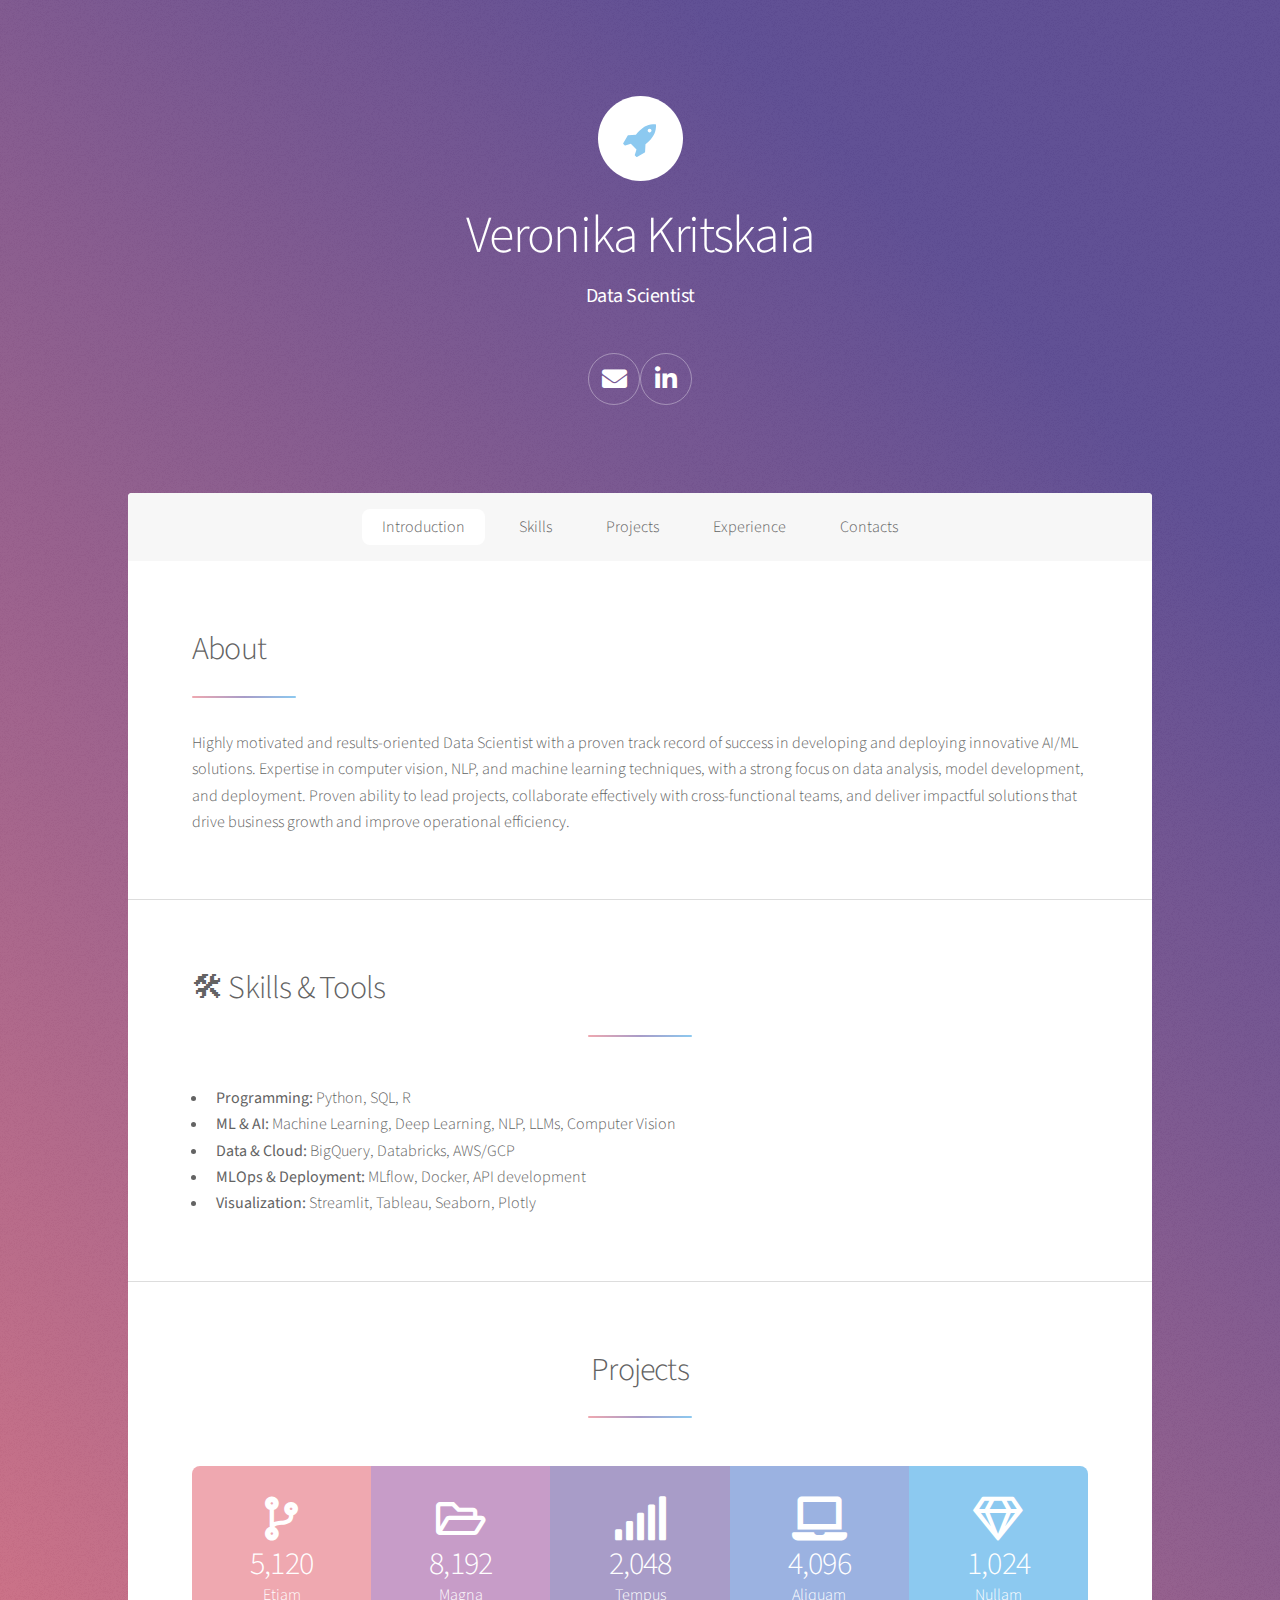
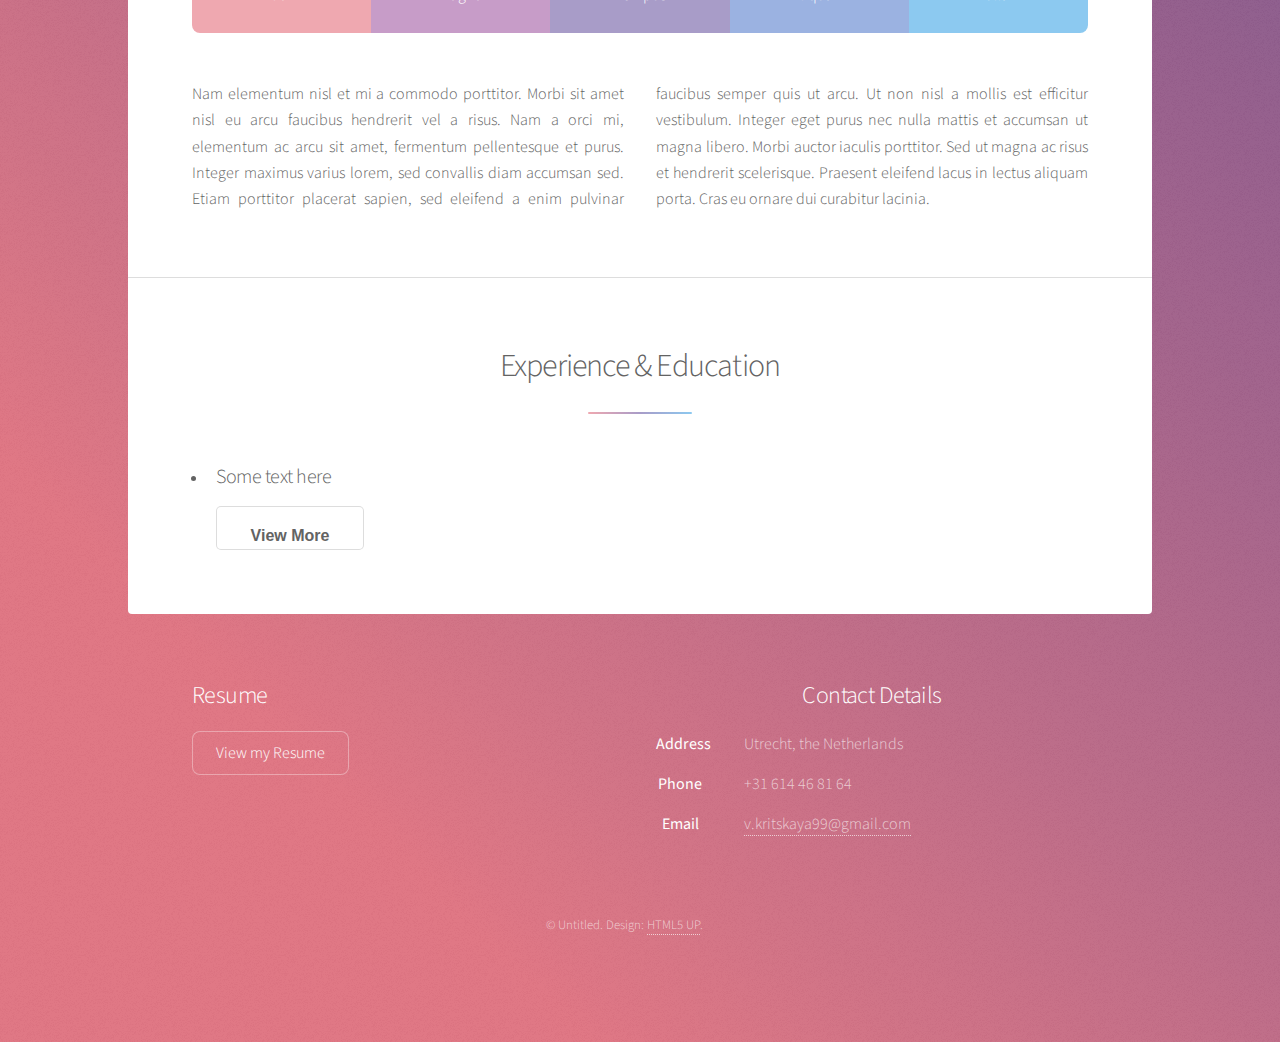
==== commit 700c8b19: "header" ====
--- a/index.html
+++ b/index.html
@@ -20,10 +20,10 @@
 				<header id="header" class="alt">
 					<span class="logo"><img src="images/logo.svg" alt="" /></span>
 					<h1>Veronika Kritskaia</h1>
-					<p>Data Scientist</p>
+					<p><strong>Data Scientist</strong></p>
 					<p>
-						<strong>Address:</strong> Utrech, NL | <strong>Phone:</strong> +(31)6 14 46 8164 | <strong>Email:</strong> v.kritskaya99@gmail.com | 
-						<a href="your_resume.pdf" target="_blank">Resume</a> | 
+						<a href="mailto:v.kritskaya99@gmail.com" class="icon solid fa-envelope alt">
+							<span class="label">Email</span>
 						<a href="https://www.linkedin.com/in/veronika-kritskaia/" target="_blank" class="icon brands fa-linkedin-in alt">
 							<span class="label">LinkedIn</span>
 						</a>
@@ -62,7 +62,7 @@
 							</section>
 
 						<!-- First Section -->
-						<section id="skills" class="main special">
+						<section id="skills" class="main special" style="text-align: left;">
 							<header class="major">
 								<h2>🛠 Skills & Tools</h2>
 							</header>
@@ -149,10 +149,10 @@
 								<dt>Email</dt>
 								<dd style="text-align: left;"><a href="#">v.kritskaya99@gmail.com</a></dd>
 							</dl>
-							<ul class="icons">
+							<!-- <ul class="icons">
 								<li><a href="#" class="icon brands fa-github alt"><span class="label">GitHub</span></a></li>
 								<li><a href="#" class="icon brands fa-linkedin-in alt"><span class="label">LinkedIn</span></a></li>
-							</ul>
+							</ul> -->
 						</section>
 						<p class="copyright">&copy; Untitled. Design: <a href="https://html5up.net">HTML5 UP</a>.</p>
 					</footer>
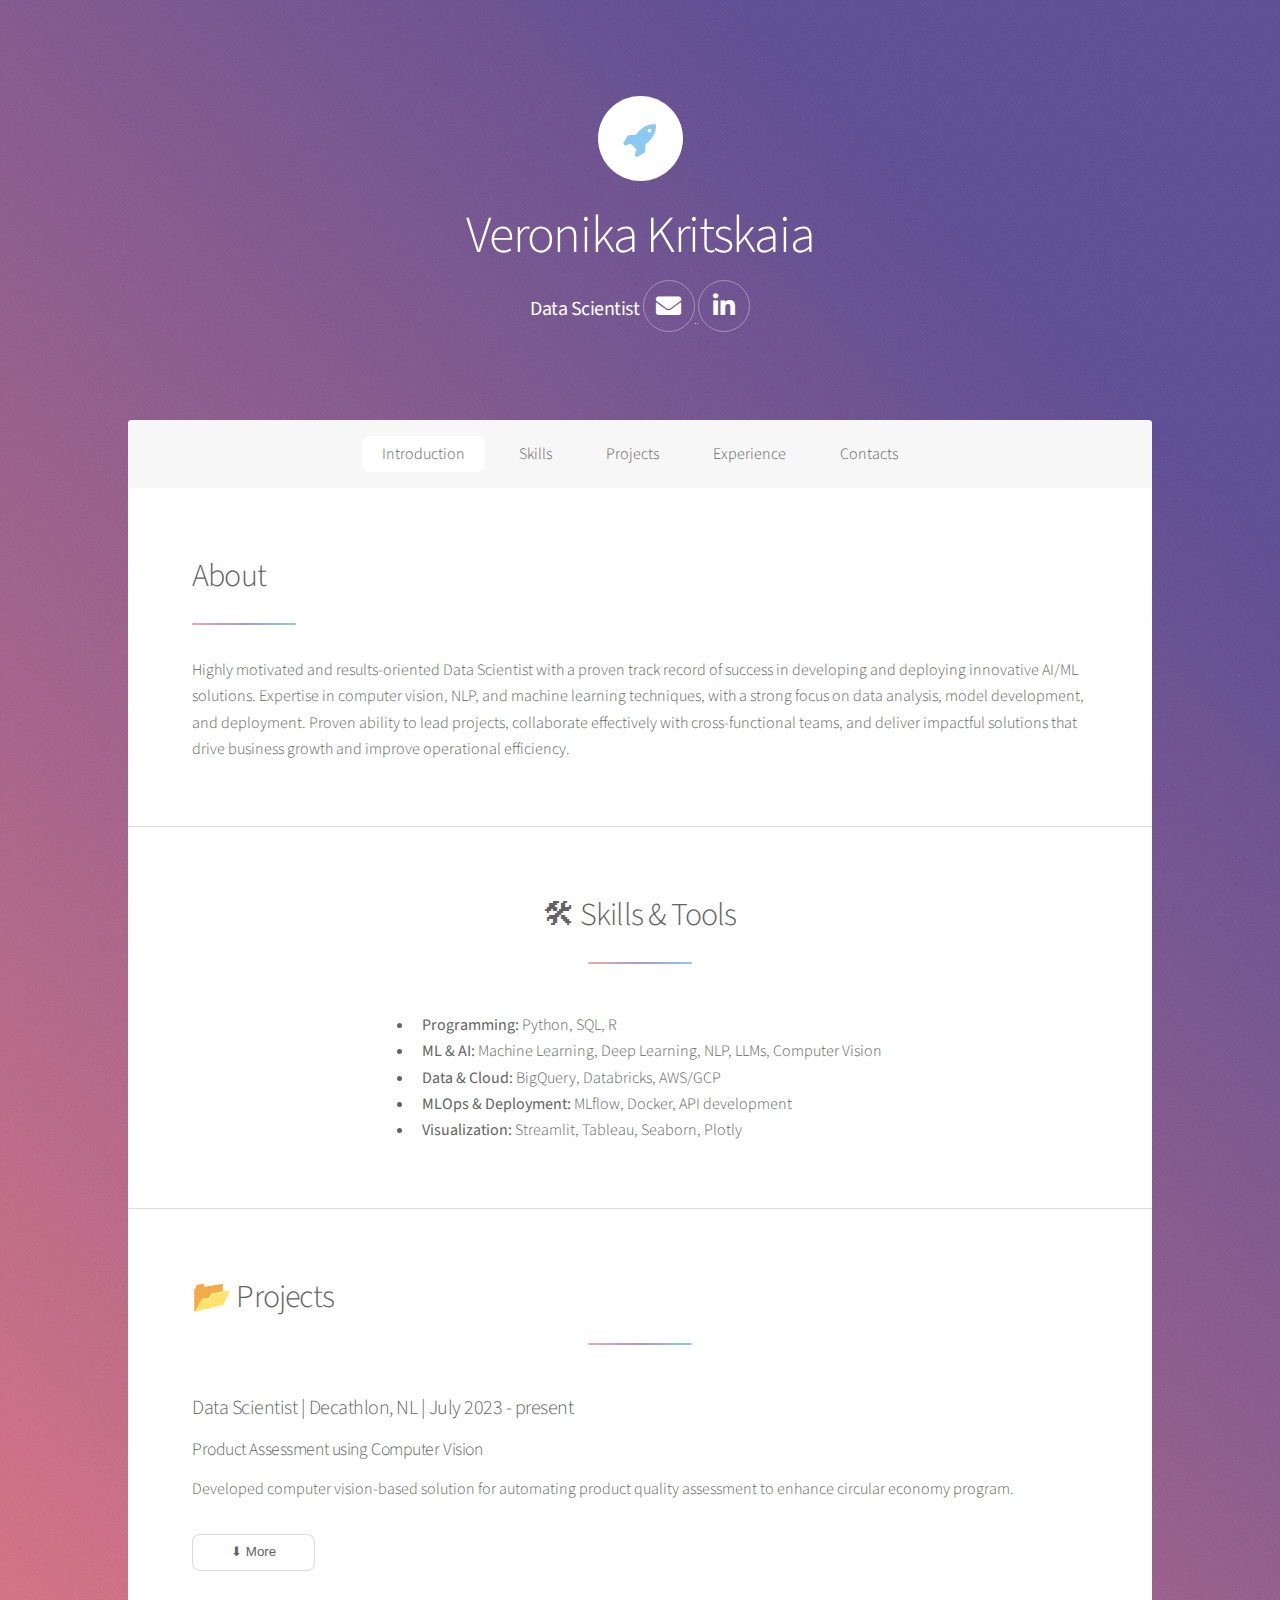
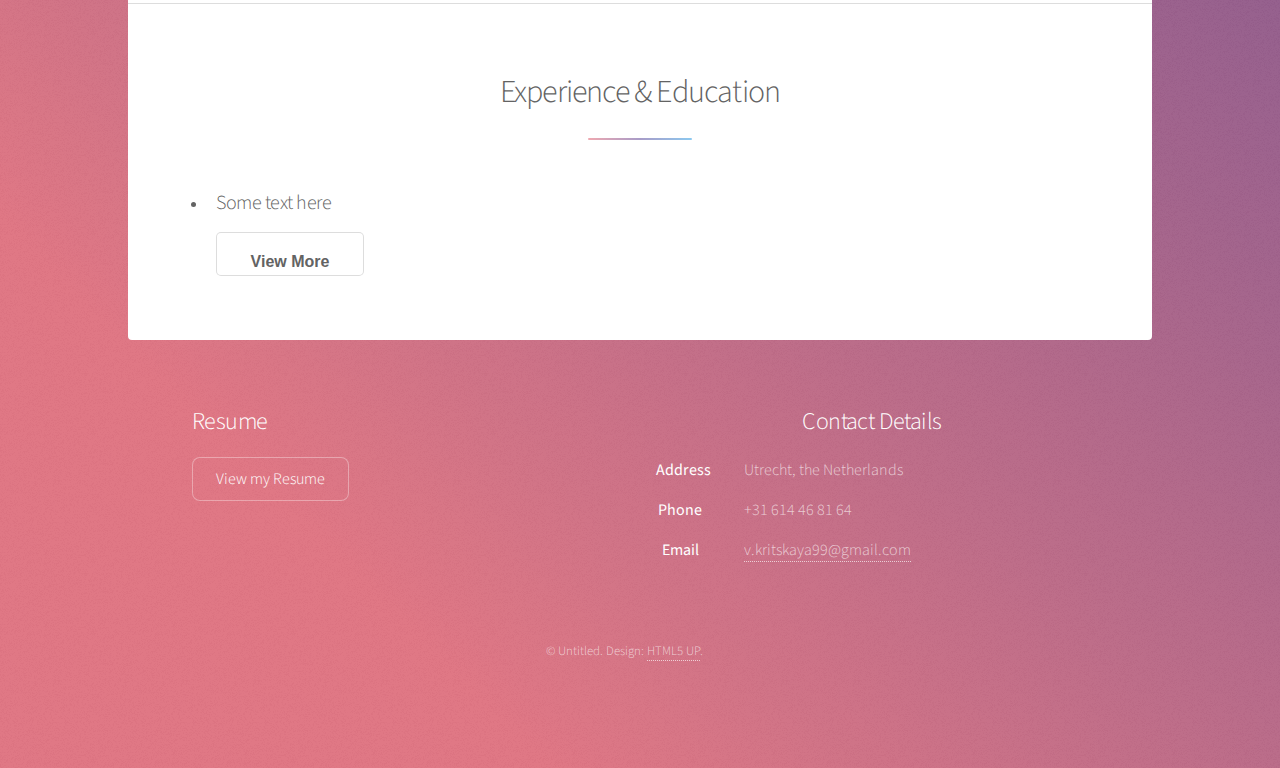
==== commit 9c736619: "projects" ====
--- a/index.html
+++ b/index.html
@@ -20,10 +20,10 @@
 				<header id="header" class="alt">
 					<span class="logo"><img src="images/logo.svg" alt="" /></span>
 					<h1>Veronika Kritskaia</h1>
-					<p><strong>Data Scientist</strong></p>
-					<p>
+					<p><strong>Data Scientist</strong>
 						<a href="mailto:v.kritskaya99@gmail.com" class="icon solid fa-envelope alt">
 							<span class="label">Email</span>
+						<a>
 						<a href="https://www.linkedin.com/in/veronika-kritskaia/" target="_blank" class="icon brands fa-linkedin-in alt">
 							<span class="label">LinkedIn</span>
 						</a>
@@ -62,48 +62,59 @@
 							</section>
 
 						<!-- First Section -->
-						<section id="skills" class="main special" style="text-align: left;">
+						<section id="skills" class="main special" style="text-align: center;">
 							<header class="major">
 								<h2>🛠 Skills & Tools</h2>
 							</header>
-							<ul>
-								<li><strong>Programming:</strong> Python, SQL, R</li>
-								<li><strong>ML & AI:</strong> Machine Learning, Deep Learning, NLP, LLMs, Computer Vision</li>
-								<li><strong>Data & Cloud:</strong> BigQuery, Databricks, AWS/GCP</li>
-								<li><strong>MLOps & Deployment:</strong> MLflow, Docker, API development</li>
-								<li><strong>Visualization:</strong> Streamlit, Tableau, Seaborn, Plotly</li>
-							</ul>
+							<div style="text-align: left; display: inline-block;">
+								<ul>
+									<li><strong>Programming:</strong> Python, SQL, R</li>
+									<li><strong>ML & AI:</strong> Machine Learning, Deep Learning, NLP, LLMs, Computer Vision</li>
+									<li><strong>Data & Cloud:</strong> BigQuery, Databricks, AWS/GCP</li>
+									<li><strong>MLOps & Deployment:</strong> MLflow, Docker, API development</li>
+									<li><strong>Visualization:</strong> Streamlit, Tableau, Seaborn, Plotly</li>
+								</ul>
+							</div>
 						</section>
 
 						<!-- Second Section -->
-							<section id="projects" class="main special">
-								<header class="major">
-									<h2>Projects</h2>
-								</header>
-								<ul class="statistics">
-									<li class="style1">
-										<span class="icon solid fa-code-branch"></span>
-										<strong>5,120</strong> Etiam
-									</li>
-									<li class="style2">
-										<span class="icon fa-folder-open"></span>
-										<strong>8,192</strong> Magna
-									</li>
-									<li class="style3">
-										<span class="icon solid fa-signal"></span>
-										<strong>2,048</strong> Tempus
-									</li>
-									<li class="style4">
-										<span class="icon solid fa-laptop"></span>
-										<strong>4,096</strong> Aliquam
-									</li>
-									<li class="style5">
-										<span class="icon fa-gem"></span>
-										<strong>1,024</strong> Nullam
-									</li>
-								</ul>
-								<p class="content">Nam elementum nisl et mi a commodo porttitor. Morbi sit amet nisl eu arcu faucibus hendrerit vel a risus. Nam a orci mi, elementum ac arcu sit amet, fermentum pellentesque et purus. Integer maximus varius lorem, sed convallis diam accumsan sed. Etiam porttitor placerat sapien, sed eleifend a enim pulvinar faucibus semper quis ut arcu. Ut non nisl a mollis est efficitur vestibulum. Integer eget purus nec nulla mattis et accumsan ut magna libero. Morbi auctor iaculis porttitor. Sed ut magna ac risus et hendrerit scelerisque. Praesent eleifend lacus in lectus aliquam porta. Cras eu ornare dui curabitur lacinia.</p>
+						<section id="projects" class="main special" style="text-align: left;">
+							<header class="major">
+								<h2>📂 Projects</h2>
+							</header>
+							<div class="project">
+								<h3>Data Scientist | Decathlon, NL | July 2023 - present</h3>
+								<h4>Product Assessment using Computer Vision</h4>
+								<p>Developed computer vision-based solution for 
+									automating product quality assessment to enhance circular economy program.</p>
+									<button class="toggle-details">⬇ More</button>
+									<div class="project-details" style="display: none;">
+										<ul>
+											<li>Scraped and labeled extensive datasets, trained and fine-tuned computer vision models 
+												for accurate product quality assessment, ensuring high performance and generalizability.</li>
+											<li>Collaborated closely with sport experts to gather domain expertise, validate model performance, 
+												and refine training data.</li>
+											<li>Supervised and mentored junior team members, including interns, 
+												on data labeling tasks and project methodologies.</li>
+											<li>Successfully deployed the computer vision model, streamlining the product assessment process and 
+												enhancing efficiency, accuracy, and customer experience. This contributed to Decathlon's sustainable 
+												business model by: reducing assessment time, improving accuracy, enhancing consistency, improving 
+												customer experience.</li>
+										</ul>
+									</div>
+								</div>
 							</section>
+						
+						<script>
+							document.querySelectorAll('.toggle-details').forEach(button => {
+								button.addEventListener('click', function() {
+									const details = this.nextElementSibling;
+									const isVisible = details.style.display === 'block';
+									details.style.display = isVisible ? 'none' : 'block';
+									this.textContent = isVisible ? '⬇ More' : '⬆ Less';
+								});
+							});
+						</script>							
 
 						<!-- Get Started -->
 						<section id="exp" class="main special">
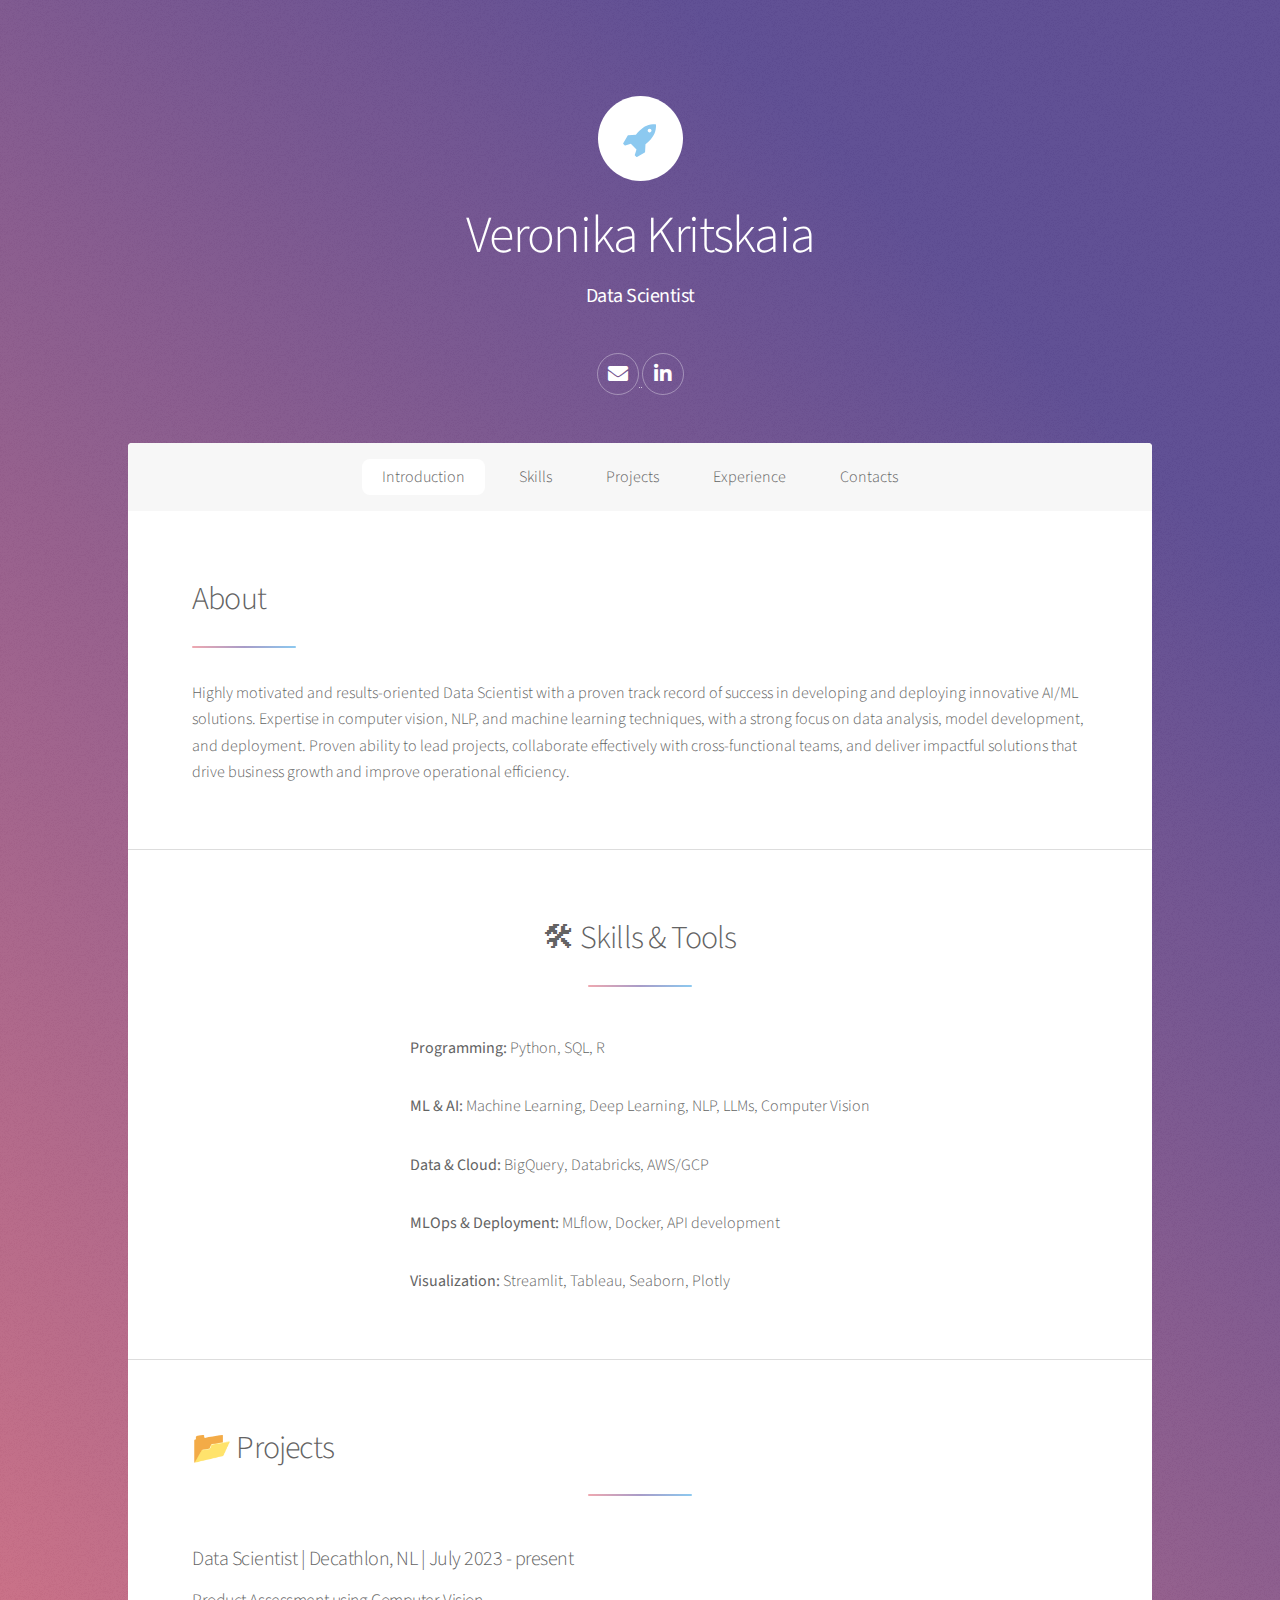
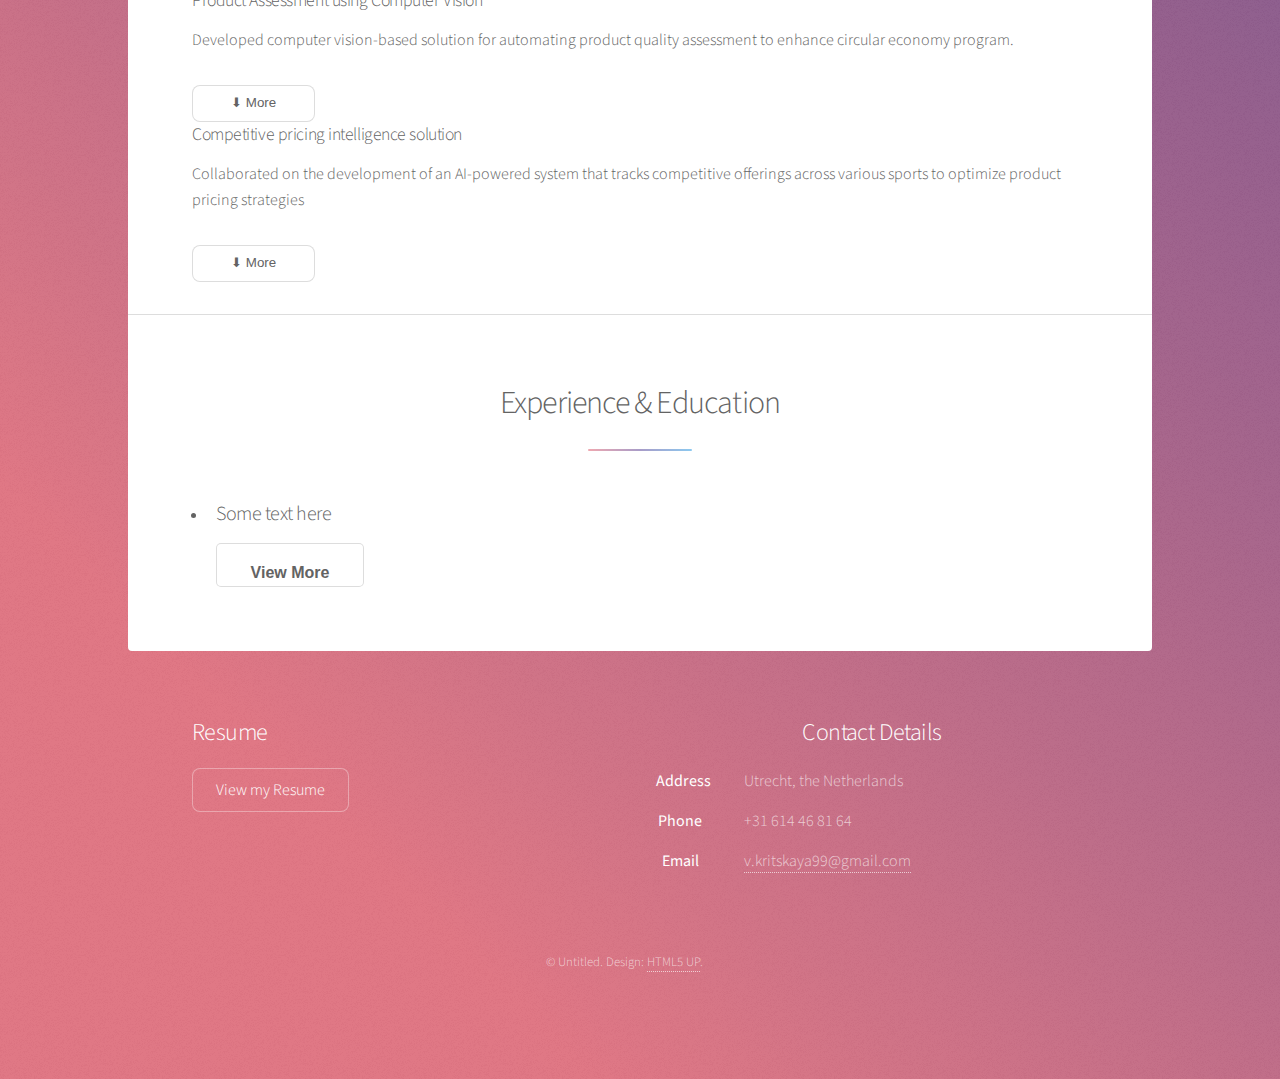
==== commit fa04910b: "projects update" ====
--- a/index.html
+++ b/index.html
@@ -21,13 +21,13 @@
 					<span class="logo"><img src="images/logo.svg" alt="" /></span>
 					<h1>Veronika Kritskaia</h1>
 					<p><strong>Data Scientist</strong>
-						<a href="mailto:v.kritskaya99@gmail.com" class="icon solid fa-envelope alt">
-							<span class="label">Email</span>
-						<a>
-						<a href="https://www.linkedin.com/in/veronika-kritskaia/" target="_blank" class="icon brands fa-linkedin-in alt">
-							<span class="label">LinkedIn</span>
-						</a>
 					</p>
+					<a href="mailto:v.kritskaya99@gmail.com" class="icon solid fa-envelope alt">
+						<span class="label">Email</span>
+					<a>
+					<a href="https://www.linkedin.com/in/veronika-kritskaia/" target="_blank" class="icon brands fa-linkedin-in alt">
+						<span class="label">LinkedIn</span>
+					</a>
 				</header>
 				
 				<!-- Nav -->
@@ -67,13 +67,11 @@
 								<h2>🛠 Skills & Tools</h2>
 							</header>
 							<div style="text-align: left; display: inline-block;">
-								<ul>
-									<li><strong>Programming:</strong> Python, SQL, R</li>
-									<li><strong>ML & AI:</strong> Machine Learning, Deep Learning, NLP, LLMs, Computer Vision</li>
-									<li><strong>Data & Cloud:</strong> BigQuery, Databricks, AWS/GCP</li>
-									<li><strong>MLOps & Deployment:</strong> MLflow, Docker, API development</li>
-									<li><strong>Visualization:</strong> Streamlit, Tableau, Seaborn, Plotly</li>
-								</ul>
+								<p><strong>Programming:</strong> Python, SQL, R</p>
+								<p><strong>ML & AI:</strong> Machine Learning, Deep Learning, NLP, LLMs, Computer Vision</p>
+								<p><strong>Data & Cloud:</strong> BigQuery, Databricks, AWS/GCP</p>
+								<p><strong>MLOps & Deployment:</strong> MLflow, Docker, API development</p>
+								<p><strong>Visualization:</strong> Streamlit, Tableau, Seaborn, Plotly</p>
 							</div>
 						</section>
 
@@ -82,11 +80,14 @@
 							<header class="major">
 								<h2>📂 Projects</h2>
 							</header>
-							<div class="project">
+						
+							<div class="job">
 								<h3>Data Scientist | Decathlon, NL | July 2023 - present</h3>
-								<h4>Product Assessment using Computer Vision</h4>
-								<p>Developed computer vision-based solution for 
-									automating product quality assessment to enhance circular economy program.</p>
+						
+								<div class="project">
+									<h4>Product Assessment using Computer Vision</h4>
+									<p>Developed computer vision-based solution for 
+										automating product quality assessment to enhance circular economy program.</p>
 									<button class="toggle-details">⬇ More</button>
 									<div class="project-details" style="display: none;">
 										<ul>
@@ -103,7 +104,28 @@
 										</ul>
 									</div>
 								</div>
-							</section>
+						
+								<div class="project">
+									<h4>Competitive pricing intelligence solution</h4>
+									<p>Collaborated on the development of an AI-powered system that tracks 
+										competitive offerings across various sports to optimize product pricing strategies</p>
+									<button class="toggle-details">⬇ More</button>
+									<div class="project-details" style="display: none;">
+										<ul>
+											<li>Leveraged LLMs and trained models on product technical specifications and visual 
+												features to achieve high-precision matching accuracy.</li>
+											<li>Collaborated closely with sport experts to gather domain expertise, validate matching results, 
+												and continuously improve model performance.</li>
+											<li>Developed a user-friendly Streamlit frontend for efficient expert feedback collection and 
+												presentation of intermediate results to key stakeholders.</li>
+											<li>Successfully replaced manual competitive analysis processes, enabling data-driven pricing 
+												decisions and enhancing company's market competitiveness.</li>
+
+										</ul>
+									</div>
+								</div>
+							</div>
+						</section>
 						
 						<script>
 							document.querySelectorAll('.toggle-details').forEach(button => {
@@ -114,7 +136,8 @@
 									this.textContent = isVisible ? '⬇ More' : '⬆ Less';
 								});
 							});
-						</script>							
+						</script>
+													
 
 						<!-- Get Started -->
 						<section id="exp" class="main special">
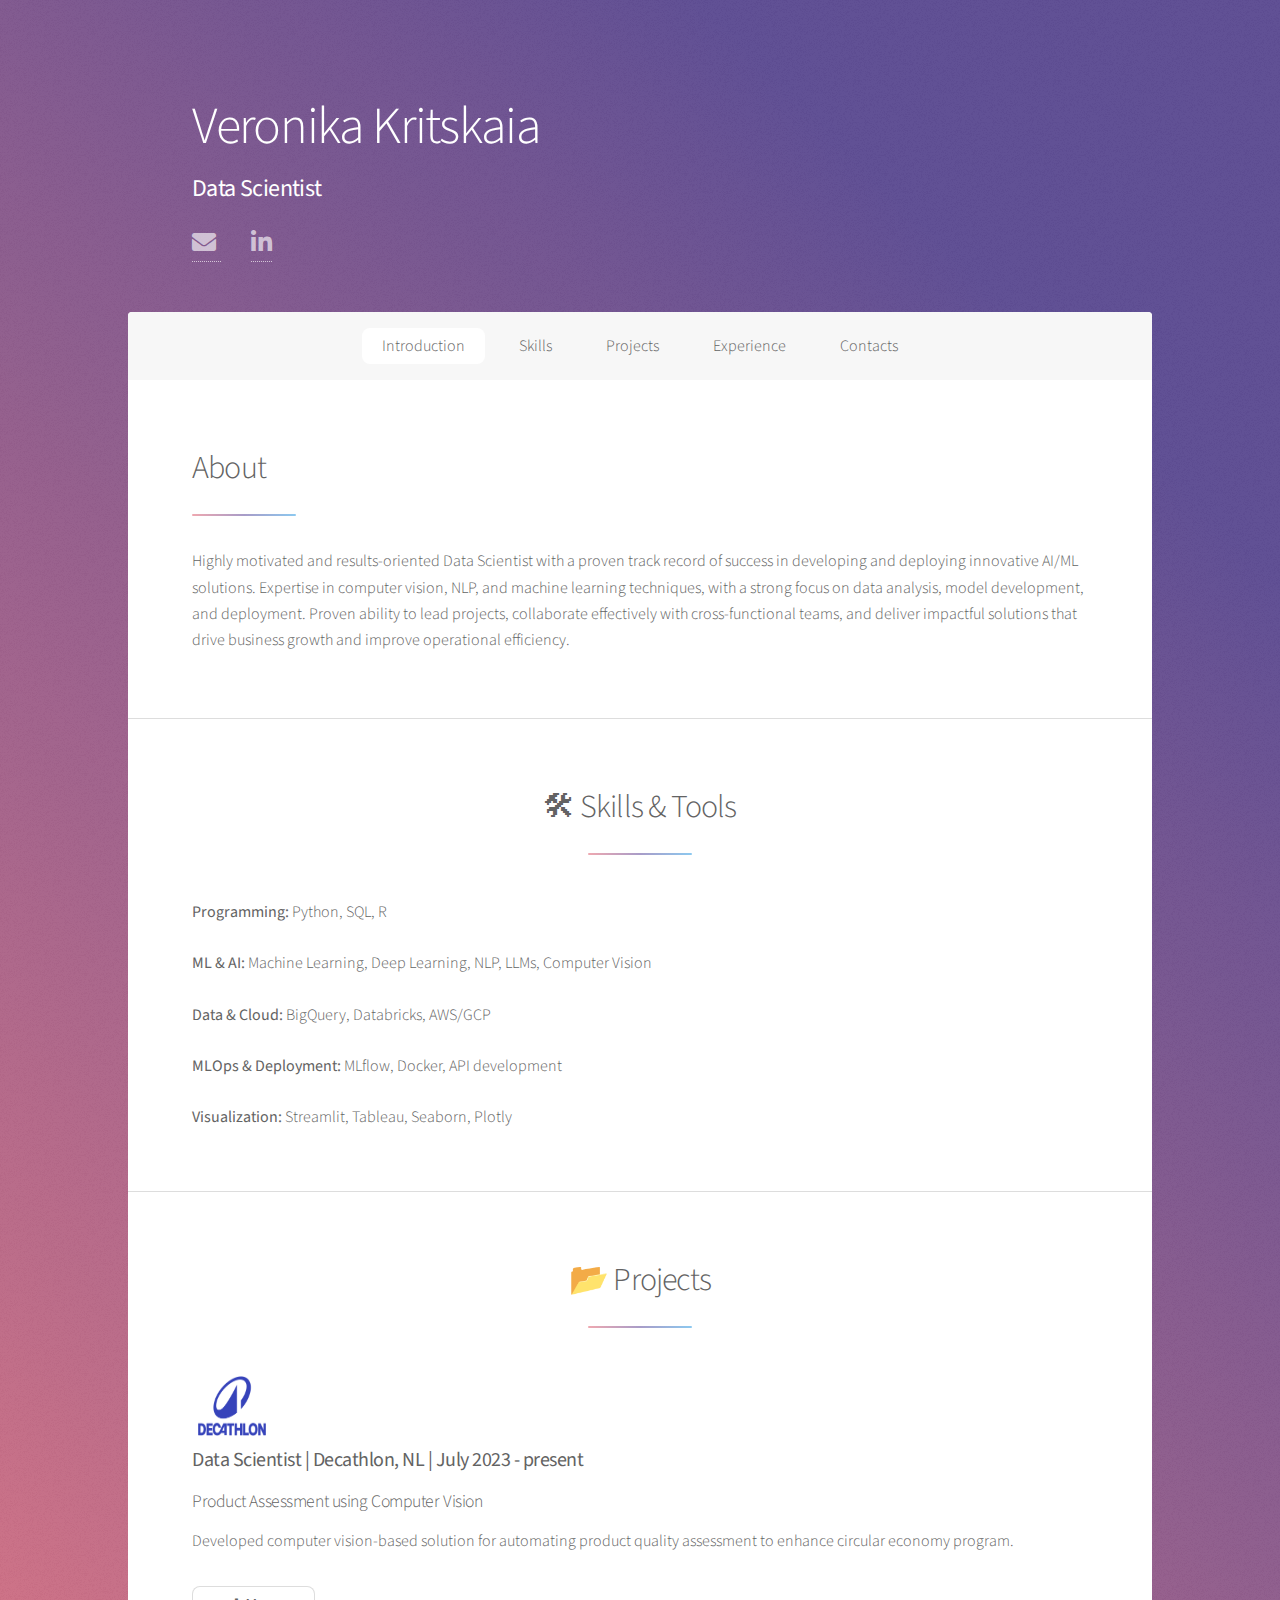
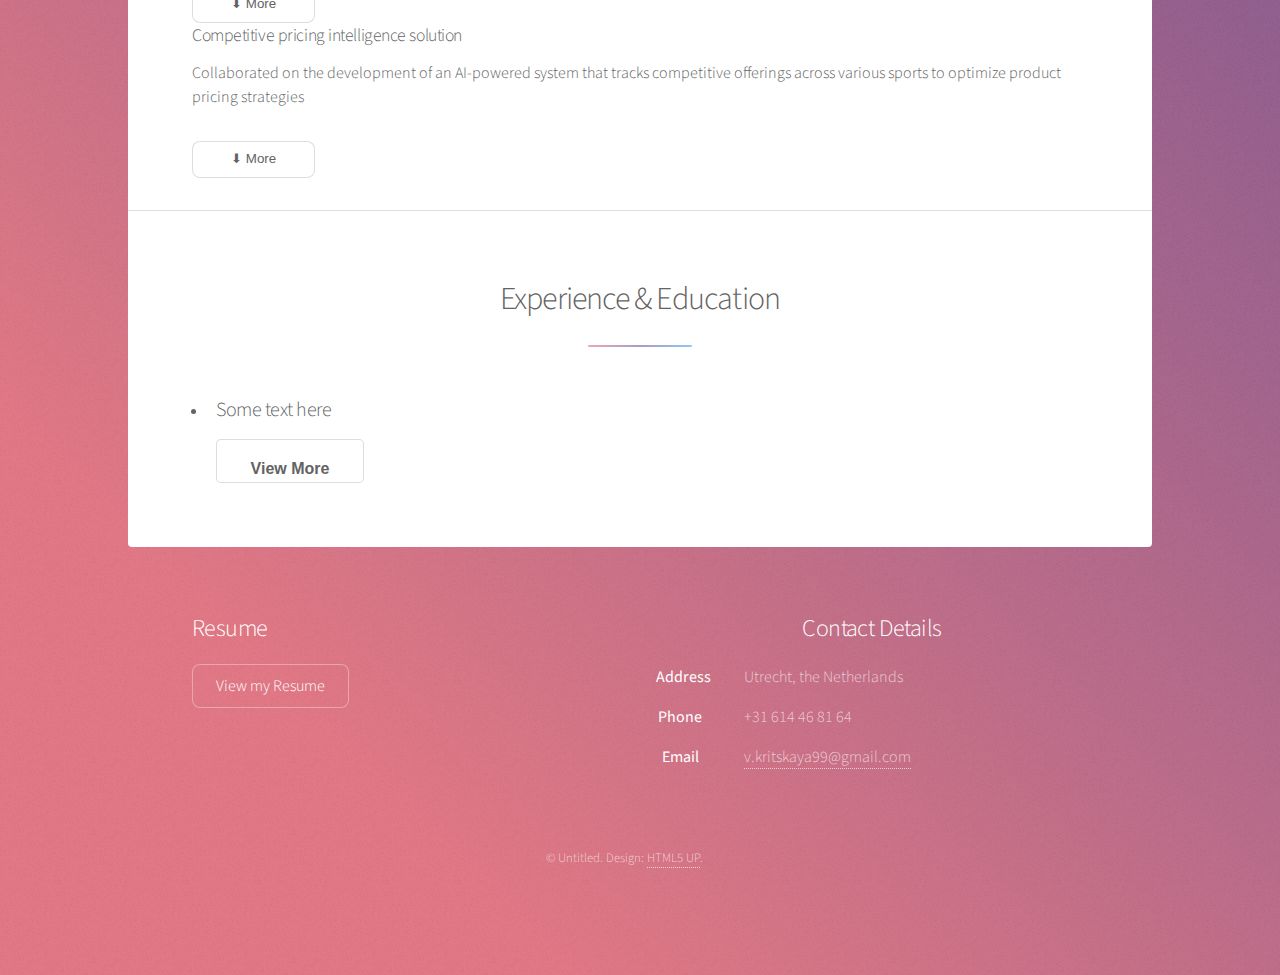
==== commit d5294a3e: "added assets" ====
--- a/index.html
+++ b/index.html
@@ -15,19 +15,18 @@
 
 		<!-- Wrapper -->
 			<div id="wrapper">
-
-				<!-- Header -->
-				<header id="header" class="alt">
-					<span class="logo"><img src="images/logo.svg" alt="" /></span>
+				<header id="header" class="alt" style="text-align: left;">
+					
 					<h1>Veronika Kritskaia</h1>
-					<p><strong>Data Scientist</strong>
-					</p>
-					<a href="mailto:v.kritskaya99@gmail.com" class="icon solid fa-envelope alt">
-						<span class="label">Email</span>
-					<a>
-					<a href="https://www.linkedin.com/in/veronika-kritskaia/" target="_blank" class="icon brands fa-linkedin-in alt">
-						<span class="label">LinkedIn</span>
+					<h2><strong>Data Scientist</strong></h2>
+					<a href="mailto:v.kritskaya99@gmail.com" class="icon-container email" style="font-size: 24px; margin-right: 15px;">
+						<i class="fas fa-envelope"></i>
 					</a>
+					<a href="https://www.linkedin.com/in/veronika-kritskaia/" target="_blank" class="icon-container linkedin" 
+					style="font-size: 24px; margin-left: 15px;">
+						<i class="fab fa-linkedin-in"></i>
+					</a>
+					<!-- <a style="text-align: right;"><span class="logo"><img src="images/logo.svg" alt=""/></span></a>	 -->
 				</header>
 				
 				<!-- Nav -->
@@ -66,7 +65,7 @@
 							<header class="major">
 								<h2>🛠 Skills & Tools</h2>
 							</header>
-							<div style="text-align: left; display: inline-block;">
+							<div style="line-height: 1.2; text-align: left;">
 								<p><strong>Programming:</strong> Python, SQL, R</p>
 								<p><strong>ML & AI:</strong> Machine Learning, Deep Learning, NLP, LLMs, Computer Vision</p>
 								<p><strong>Data & Cloud:</strong> BigQuery, Databricks, AWS/GCP</p>
@@ -76,15 +75,17 @@
 						</section>
 
 						<!-- Second Section -->
-						<section id="projects" class="main special" style="text-align: left;">
+						<section id="projects" class="main special" style="text-align: center;">
 							<header class="major">
 								<h2>📂 Projects</h2>
 							</header>
+							<div class="job" style="text-align: left;">
+								<img src="images/decathlon_logo.png" alt="Decathlon Logo" class="company-logo" 
+								style="width: 80px; height: 60px; border-radius: 10%; margin-right: 15px;">
+			
+								<h3><strong>Data Scientist | Decathlon, NL | July 2023 - present</strong></h3>
 						
-							<div class="job">
-								<h3>Data Scientist | Decathlon, NL | July 2023 - present</h3>
-						
-								<div class="project">
+								<div class="project" style="text-align: left;">
 									<h4>Product Assessment using Computer Vision</h4>
 									<p>Developed computer vision-based solution for 
 										automating product quality assessment to enhance circular economy program.</p>
@@ -105,7 +106,7 @@
 									</div>
 								</div>
 						
-								<div class="project">
+								<div class="project" style="line-height: 1.5; text-align: left;">
 									<h4>Competitive pricing intelligence solution</h4>
 									<p>Collaborated on the development of an AI-powered system that tracks 
 										competitive offerings across various sports to optimize product pricing strategies</p>
@@ -183,10 +184,6 @@
 								<dt>Email</dt>
 								<dd style="text-align: left;"><a href="#">v.kritskaya99@gmail.com</a></dd>
 							</dl>
-							<!-- <ul class="icons">
-								<li><a href="#" class="icon brands fa-github alt"><span class="label">GitHub</span></a></li>
-								<li><a href="#" class="icon brands fa-linkedin-in alt"><span class="label">LinkedIn</span></a></li>
-							</ul> -->
 						</section>
 						<p class="copyright">&copy; Untitled. Design: <a href="https://html5up.net">HTML5 UP</a>.</p>
 					</footer>
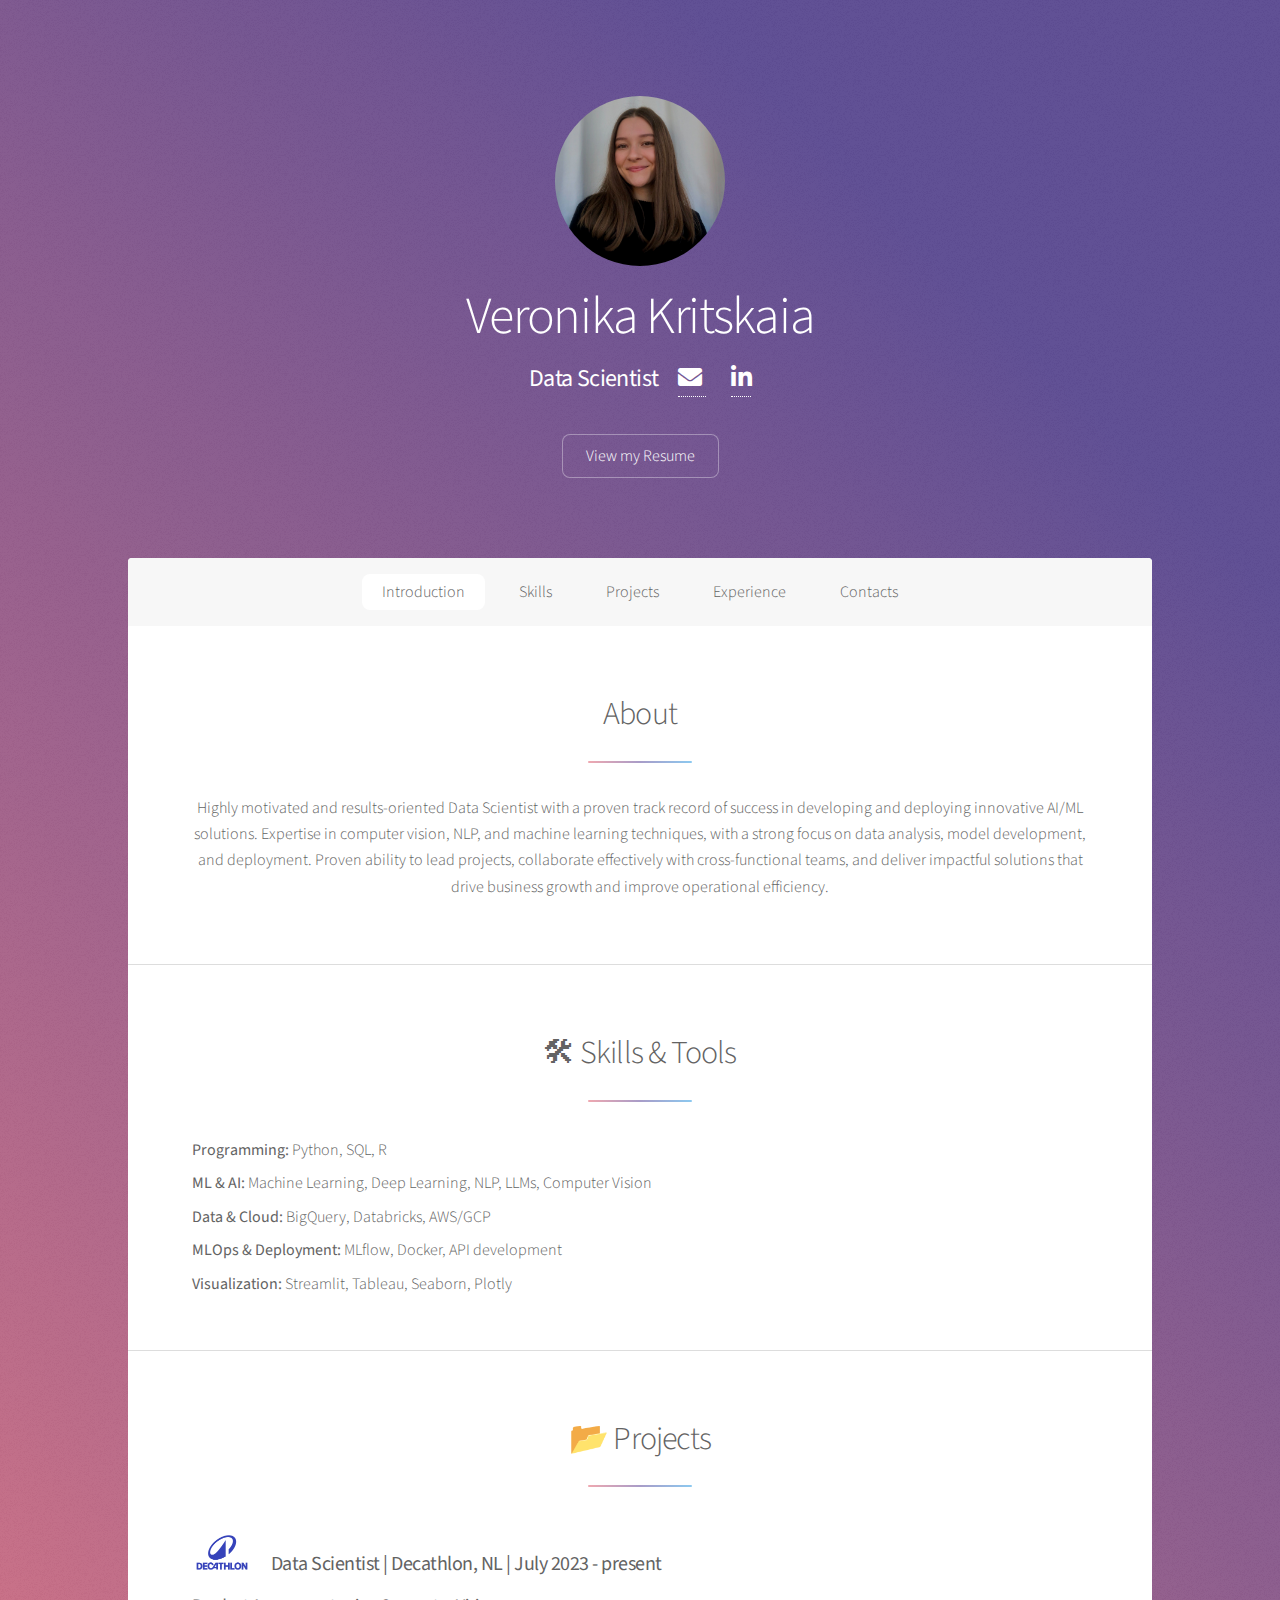
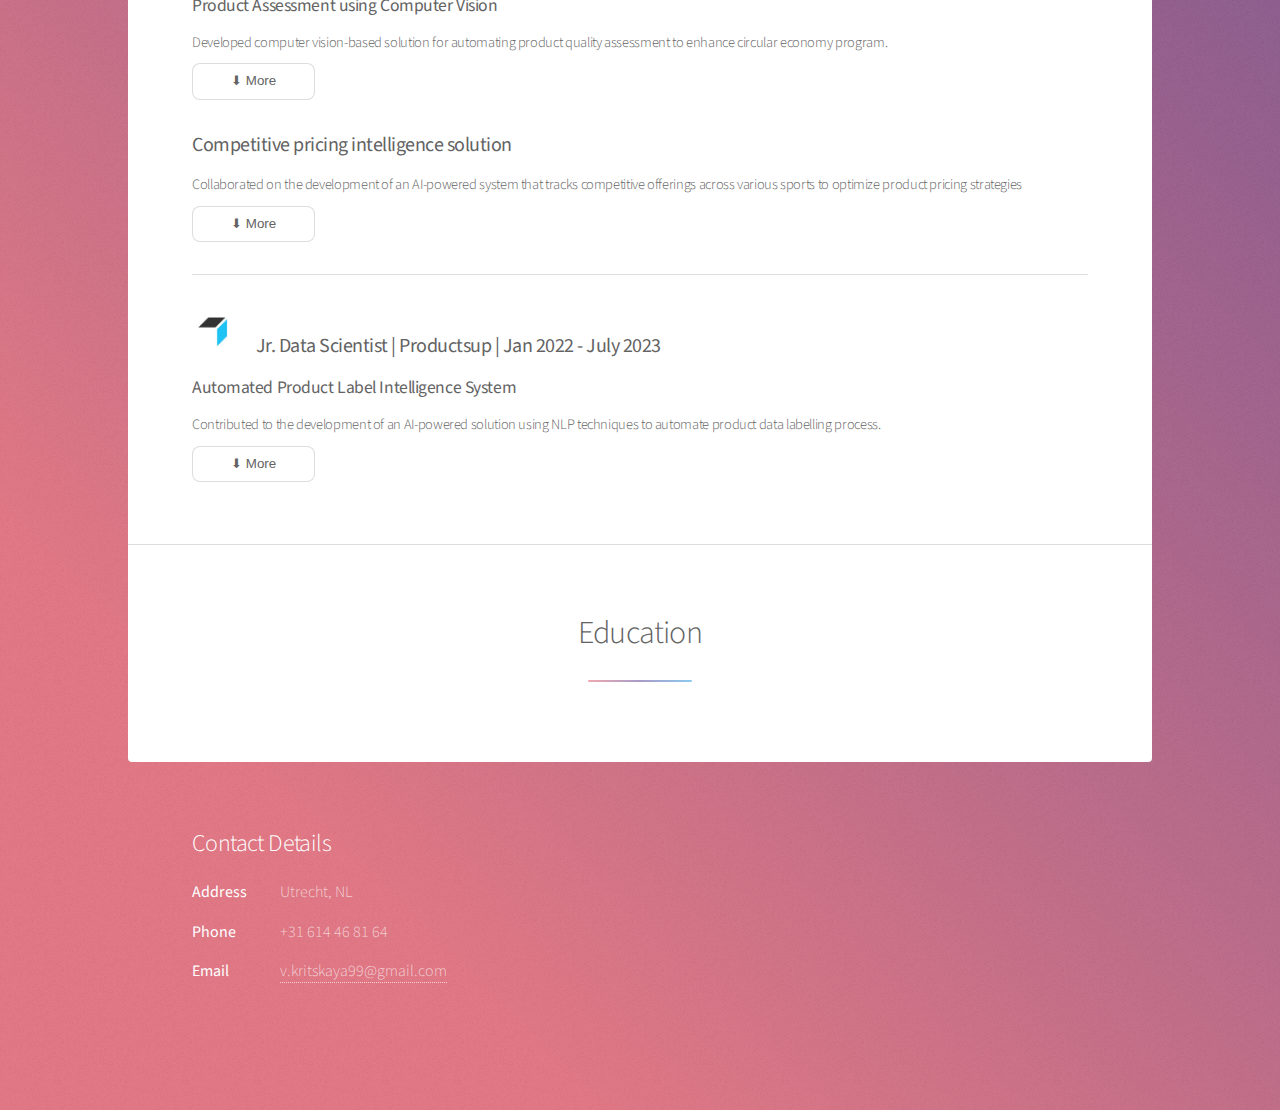
==== commit d6f32267: "formatting" ====
--- a/index.html
+++ b/index.html
@@ -14,20 +14,27 @@
 	<body class="is-preload">
 
 		<!-- Wrapper -->
-			<div id="wrapper">
-				<header id="header" class="alt" style="text-align: left;">
-					
+		<div id="wrapper">
+			<header id="header" class="alt" style="text-align: center;">
+				<div style="width: 100%; display: flex; justify-content: center; align-items: center; flex-direction: column;">
+					<div class="profile-image-container" style="width: 170px; height: 170px; border-radius: 50%; overflow: hidden; margin-bottom: 20px;">
+						<img src="images/my_photo.jpg" alt="Profile Picture" style="width: 100%; height: 100%; object-fit: cover;">
+					</div>
 					<h1>Veronika Kritskaia</h1>
-					<h2><strong>Data Scientist</strong></h2>
-					<a href="mailto:v.kritskaya99@gmail.com" class="icon-container email" style="font-size: 24px; margin-right: 15px;">
-						<i class="fas fa-envelope"></i>
-					</a>
-					<a href="https://www.linkedin.com/in/veronika-kritskaia/" target="_blank" class="icon-container linkedin" 
-					style="font-size: 24px; margin-left: 15px;">
-						<i class="fab fa-linkedin-in"></i>
-					</a>
-					<!-- <a style="text-align: right;"><span class="logo"><img src="images/logo.svg" alt=""/></span></a>	 -->
-				</header>
+					<h2><strong>Data Scientist
+						<a href="mailto:v.kritskaya99@gmail.com" class="icon-container email" style="font-size: 24px; margin-left: 15px;">
+							<i class="fas fa-envelope"></i>
+						</a>
+						<a href="https://www.linkedin.com/in/veronika-kritskaia/" target="_blank" class="icon-container linkedin" 
+						   style="font-size: 24px; margin-left: 25px;">
+							<i class="fab fa-linkedin-in"></i>
+						</a>
+					</strong></h2>
+					<ul class="actions" style="margin-top: 20px;">
+						<li><a href="resume.pdf" class="button">View my Resume</a></li>
+					</ul>
+				</div>
+			</header>
 				
 				<!-- Nav -->
 					<nav id="nav">
@@ -44,7 +51,7 @@
 					<div id="main">
 
 						<!-- Introduction -->
-							<section id="intro" class="main">
+							<section id="intro" class="main special" style="text-align: center;">
 								<div class="spotlight">
 									<div class="content">
 										<header class="major">
@@ -65,7 +72,7 @@
 							<header class="major">
 								<h2>🛠 Skills & Tools</h2>
 							</header>
-							<div style="line-height: 1.2; text-align: left;">
+							<div style="line-height: 0.1; text-align: left;">
 								<p><strong>Programming:</strong> Python, SQL, R</p>
 								<p><strong>ML & AI:</strong> Machine Learning, Deep Learning, NLP, LLMs, Computer Vision</p>
 								<p><strong>Data & Cloud:</strong> BigQuery, Databricks, AWS/GCP</p>
@@ -79,17 +86,13 @@
 							<header class="major">
 								<h2>📂 Projects</h2>
 							</header>
-							<div class="job" style="text-align: left;">
-								<img src="images/decathlon_logo.png" alt="Decathlon Logo" class="company-logo" 
-								style="width: 80px; height: 60px; border-radius: 10%; margin-right: 15px;">
-			
-								<h3><strong>Data Scientist | Decathlon, NL | July 2023 - present</strong></h3>
-						
+							<div class="job" style="text-align: left; margin-bottom: 30px;"> <h3><strong> <img src="images/decathlon_logo.png" alt="Decathlon Logo" class="company-logo" 
+												  style="width: 60px; height: 35px; border-radius: 10%; margin-right: 15px;">
+												  Data Scientist | Decathlon, NL | July 2023 - present</strong></h3>
 								<div class="project" style="text-align: left;">
-									<h4>Product Assessment using Computer Vision</h4>
-									<p>Developed computer vision-based solution for 
-										automating product quality assessment to enhance circular economy program.</p>
-									<button class="toggle-details">⬇ More</button>
+									<h4><strong>Product Assessment using Computer Vision</strong></h4>
+									<h5>Developed computer vision-based solution for 
+										automating product quality assessment to enhance circular economy program.</h5>
 									<div class="project-details" style="display: none;">
 										<ul>
 											<li>Scraped and labeled extensive datasets, trained and fine-tuned computer vision models 
@@ -104,34 +107,57 @@
 												customer experience.</li>
 										</ul>
 									</div>
-								</div>
-						
-								<div class="project" style="line-height: 1.5; text-align: left;">
-									<h4>Competitive pricing intelligence solution</h4>
-									<p>Collaborated on the development of an AI-powered system that tracks 
-										competitive offerings across various sports to optimize product pricing strategies</p>
 									<button class="toggle-details">⬇ More</button>
+								</div>
+							</div>
+							<div class="job" style="text-align: left; margin-bottom: 30px; line-height: 1.3;"> <h3><strong>Competitive pricing intelligence solution</strong></h3>
+								<h5>Collaborated on the development of an AI-powered system that tracks 
+									competitive offerings across various sports to optimize product pricing strategies</h5>
+								<div class="project-details" style="display: none;">
+									<ul>
+										<li>Leveraged LLMs and trained models on product technical specifications and visual 
+											features to achieve high-precision matching accuracy.</li>
+										<li>Collaborated closely with sport experts to gather domain expertise, validate matching results, 
+											and continuously improve model performance.</li>
+										<li>Developed a user-friendly Streamlit frontend for efficient expert feedback collection and 
+											presentation of intermediate results to key stakeholders.</li>
+										<li>Successfully replaced manual competitive analysis processes, enabling data-driven pricing 
+											decisions and enhancing company's market competitiveness.</li>
+									</ul>
+								</div>
+								<button class="toggle-details">⬇ More</button>
+							</div>
+
+							<hr><div class="job" style="text-align: left; margin-bottom: 30px;"> <h3><strong> <img src="images/productsup_logo.jpg" alt="Decathlon Logo" class="company-logo" 
+								style="width: 45px; height: 45px; border-radius: 10%; margin-right: 15px;">
+								Jr. Data Scientist | Productsup | Jan 2022 - July 2023</strong></h3>
+								<div class="project" style="text-align: left;">
+									<h4><strong>Automated Product Label Intelligence System</strong></h4>
+									<h5>Contributed to the development of an AI-powered solution using NLP techniques to automate product data
+										labelling process.</h5>
 									<div class="project-details" style="display: none;">
 										<ul>
-											<li>Leveraged LLMs and trained models on product technical specifications and visual 
-												features to achieve high-precision matching accuracy.</li>
-											<li>Collaborated closely with sport experts to gather domain expertise, validate matching results, 
-												and continuously improve model performance.</li>
-											<li>Developed a user-friendly Streamlit frontend for efficient expert feedback collection and 
-												presentation of intermediate results to key stakeholders.</li>
-											<li>Successfully replaced manual competitive analysis processes, enabling data-driven pricing 
-												decisions and enhancing company's market competitiveness.</li>
-
+											<li>Developed and implemented an AI-powered solution to automate the classification and extraction of 
+												product label content for various brands, significantly reducing manual effort and minimizing human 
+												error in the process.</li>
+											<li>Led the development of a robust data labeling pipeline and trained large language models (LLMs) to 
+												accurately classify text into predefined sections.</li>
+											<li>Collaborated with cross-functional teams to present intermediate results and gather feedback for 
+												continuous improvement.</li>
+											<li>Utilized a combination of OCR and computer vision models to extract product label information with high 
+												accuracy, demonstrating improved speed, robustness, and accuracy compared to manual methods.</li>
 										</ul>
 									</div>
-								</div>
-							</div>
+									<button class="toggle-details">⬇ More</button>
+								</div>
+							</div></hr>
+
 						</section>
-						
+
 						<script>
 							document.querySelectorAll('.toggle-details').forEach(button => {
 								button.addEventListener('click', function() {
-									const details = this.nextElementSibling;
+									const details = this.previousElementSibling; // Changed to previous sibling
 									const isVisible = details.style.display === 'block';
 									details.style.display = isVisible ? 'none' : 'block';
 									this.textContent = isVisible ? '⬇ More' : '⬆ Less';
@@ -143,50 +169,25 @@
 						<!-- Get Started -->
 						<section id="exp" class="main special">
 							<header class="major">
-							  <h2>Experience & Education</h2>
+							  <h2>Education</h2>
 							</header>
-							<div class="content">
-							  <ul>
-								<li style="text-align: left; margin-bottom: 1rem;">
-								  <h3 style="text-align: left;">Some text here</h3>				
-								  <!-- View More Section -->
-								  <div class="view-more" id="view-more-1">
-									<ul>
-									  <li>Some hidden stuff.</li>
-									</ul>
-								  </div>
-								  <button class="view-more-btn" data-target="view-more-1">View More</button>
-								</li>
-
-							  </ul>
-							</div>
 						  </section>						  
 					</div>
 
 				<!-- Footer -->
-					<footer id="footer">
-						<section>
-							<h2>Resume</h2>
-							<!-- <p>Please refer to the link below for resume.</p> -->
-							<ul class="actions">
-								<!-- Add link to downloading a pdf version resume -->
-								<li><a href="resume.pdf" class="button">View my Resume</a></li>
-							</ul>
-						</section>
-
-						<section id="contact" class="main special">
-							<h2>Contact Details</h2>
-							<dl class="alt">
-								<dt>Address</dt>
-								<dd style="text-align: left;">Utrecht, the Netherlands</dd>
-								<dt>Phone</dt>
-								<dd style="text-align: left;">+31 614 46 81 64</dd>
-								<dt>Email</dt>
-								<dd style="text-align: left;"><a href="#">v.kritskaya99@gmail.com</a></dd>
-							</dl>
-						</section>
-						<p class="copyright">&copy; Untitled. Design: <a href="https://html5up.net">HTML5 UP</a>.</p>
-					</footer>
+				<footer id="footer">
+					<section id="contact" class="main special" style="text-align: left;"> 
+						<h2>Contact Details</h2>
+						<dl class="alt">
+							<dt>Address</dt>
+							<dd>Utrecht, NL</dd> 
+							<dt>Phone</dt>
+							<dd>+31 614 46 81 64</dd>
+							<dt>Email</dt>
+							<dd><a href="#">v.kritskaya99@gmail.com</a></dd>
+						</dl>
+					</section>
+				</footer>
 
 			</div>
 
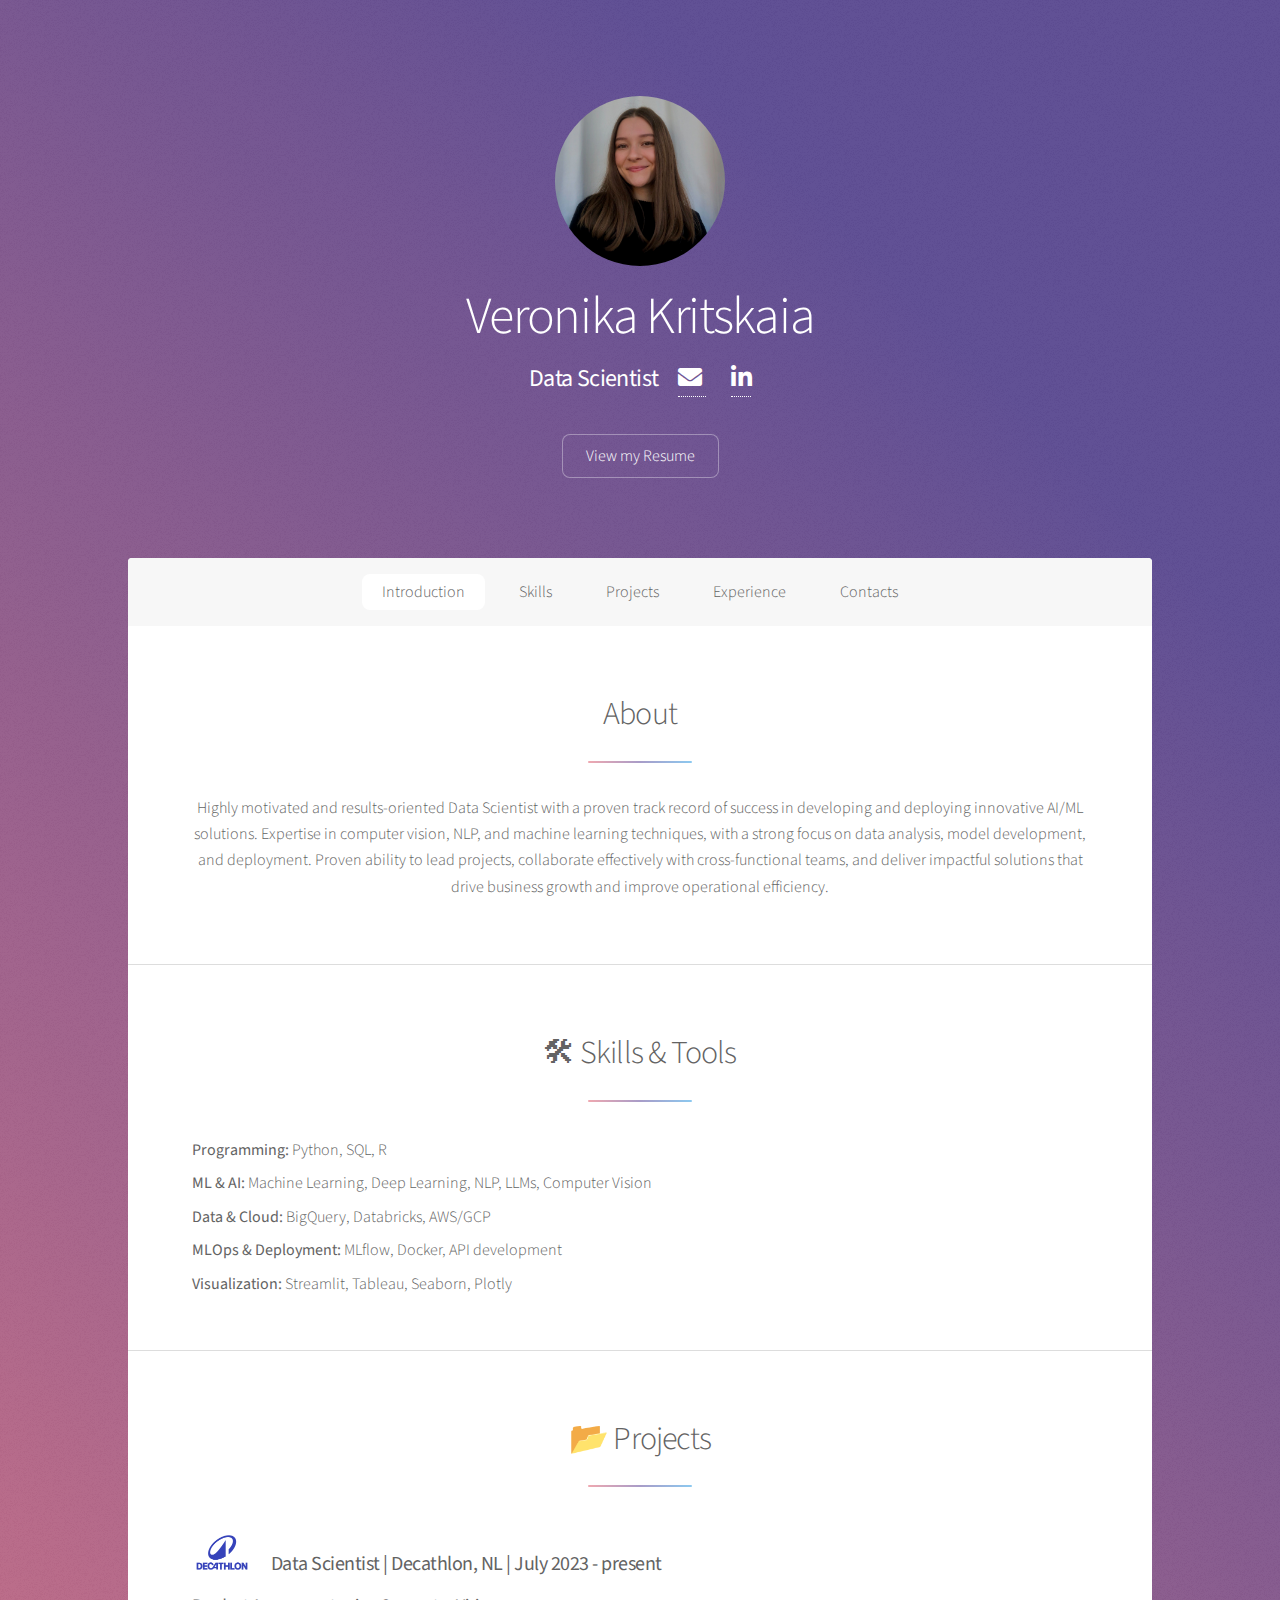
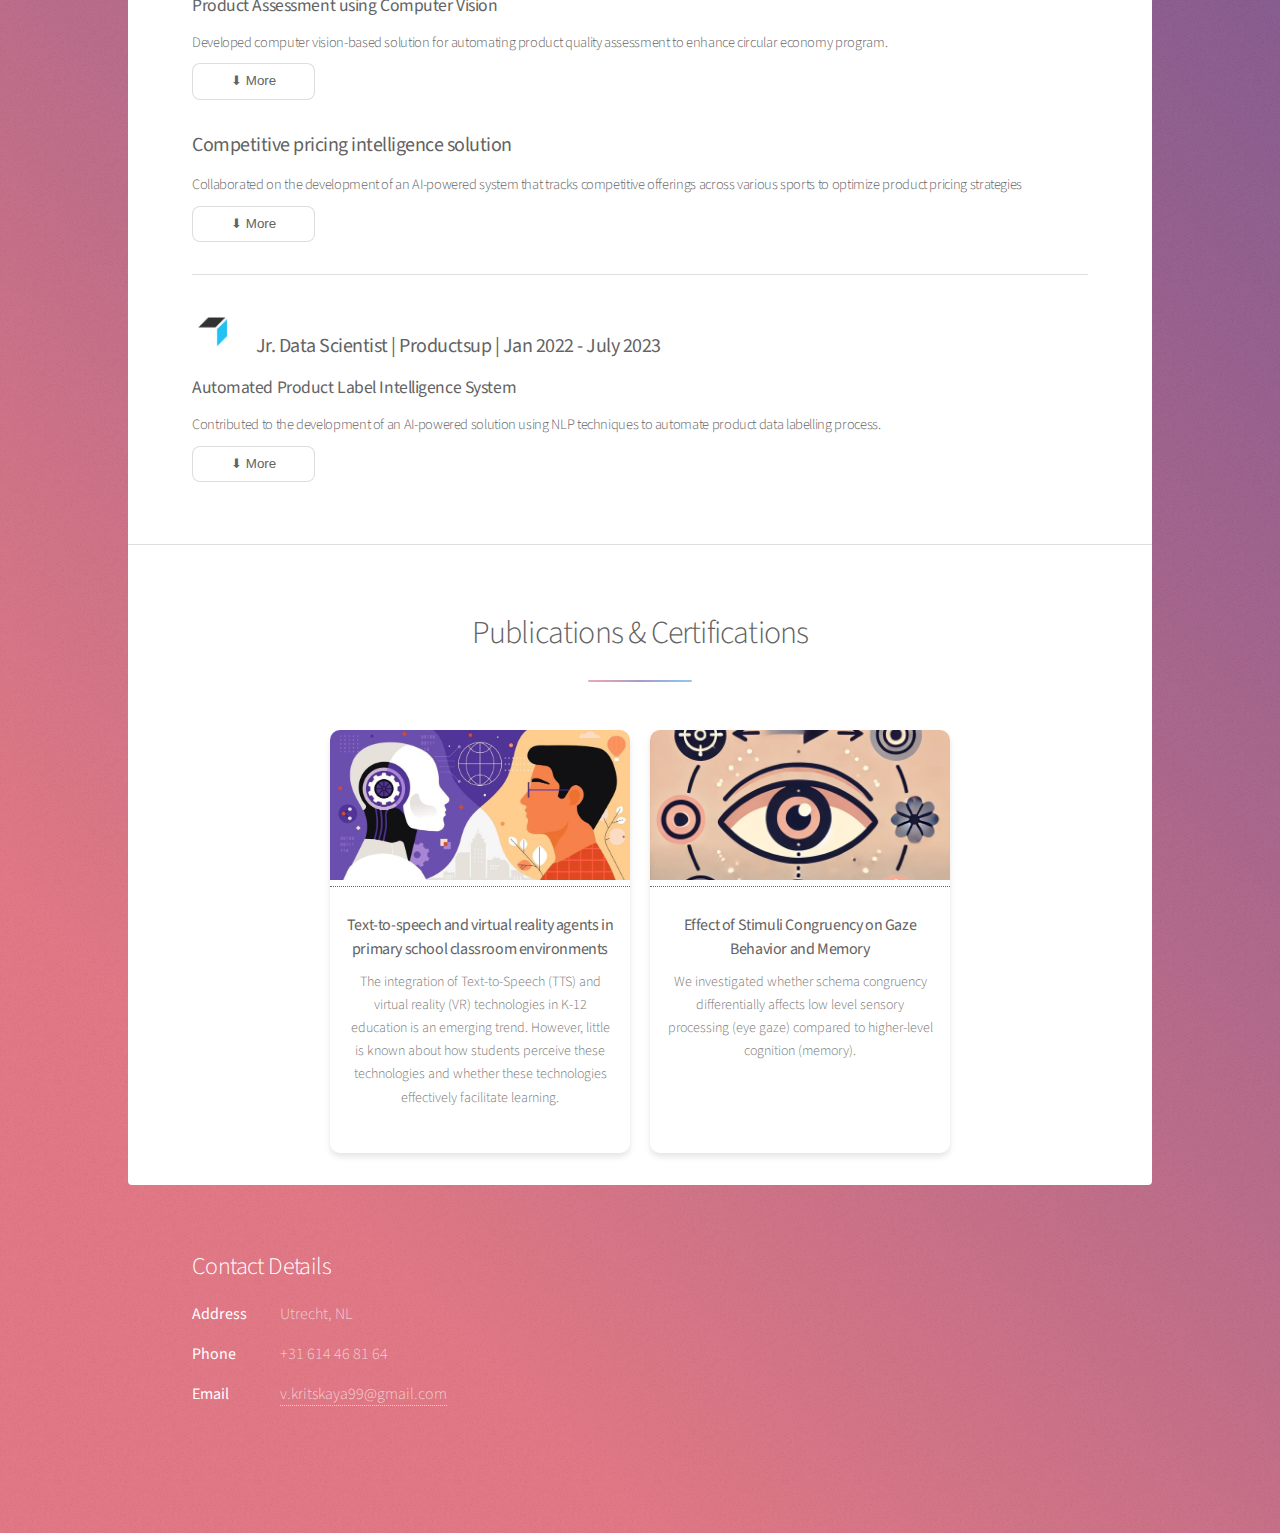
==== commit b65af6c1: "added publications and styles" ====
--- a/index.html
+++ b/index.html
@@ -10,6 +10,7 @@
 		<meta name="viewport" content="width=device-width, initial-scale=1, user-scalable=no" />
 		<link rel="stylesheet" href="assets/css/main.css" />
 		<noscript><link rel="stylesheet" href="assets/css/noscript.css" /></noscript>
+		<link rel="stylesheet" href="assets/css/style.css">
 	</head>
 	<body class="is-preload">
 
@@ -31,7 +32,7 @@
 						</a>
 					</strong></h2>
 					<ul class="actions" style="margin-top: 20px;">
-						<li><a href="resume.pdf" class="button">View my Resume</a></li>
+						<li><a href="./Veronika_Resume.pdf" class="button">View my Resume</a></li>
 					</ul>
 				</div>
 			</header>
@@ -169,8 +170,38 @@
 						<!-- Get Started -->
 						<section id="exp" class="main special">
 							<header class="major">
-							  <h2>Education</h2>
+							  <h2>Publications & Certifications</h2>
 							</header>
+							<div class="grid-container">
+								<!-- Publication 1 -->
+								<div class="card">
+									<a href="https://onlinelibrary.wiley.com/doi/pdf/10.1111/jcal.13046" target="_blank">
+										<img src="assets/css/images/learning.jpg" alt="Journal Cover">
+									</a>
+									<div class="card-content">
+										<a href="https://onlinelibrary.wiley.com/doi/pdf/10.1111/jcal.13046" target="_blank">
+											<h3><strong>Text-to-speech and virtual reality agents in primary school classroom environments</strong></h3>
+										</a>
+										<p>The integration of Text-to-Speech (TTS) and virtual reality (VR) technologies in K-12 
+											education is an emerging trend. However, little is known about how students perceive these 
+											technologies and whether these technologies effectively facilitate learning.</p>
+									</div>
+								</div>
+								 <!-- Publication 2 -->
+								 <div class="card">
+									<a href="https://escholarship.org/uc/item/2j87q9kf" target="_blank">
+										<img src="assets/css/images/img.png" alt="Journal Cover">
+									</a>
+									<div class="card-content">
+										<a href="https://escholarship.org/uc/item/2j87q9kf" target="_blank">
+											<h3><strong>Effect of Stimuli Congruency on Gaze Behavior and Memory</strong></h3>
+										</a>
+										<p>We investigated whether schema congruency differentially affects low level 
+											sensory processing (eye gaze) compared to higher-level cognition (memory).</p>
+									</div>
+								</div>
+							</div>
+
 						  </section>						  
 					</div>
 
--- a/assets/css/style.css
+++ b/assets/css/style.css
@@ -0,0 +1,52 @@
+.grid-container {
+    display: flex;
+    justify-content: center;
+    gap: 20px;
+    flex-wrap: wrap;
+    margin-top: 20px;
+}
+
+.card {
+    background: #fff;
+    border-radius: 10px;
+    box-shadow: 0px 4px 6px rgba(0, 0, 0, 0.1);
+    overflow: hidden;
+    transition: transform 0.3s ease-in-out;
+    text-align: center;
+    width: 300px;
+}
+
+.card:hover {
+    transform: translateY(-5px);
+}
+
+.card img {
+    width: 100%;
+    height: 150px;
+    object-fit: cover;
+}
+
+.card-content {
+    padding: 15px;
+}
+
+.card-content h3 {
+    font-size: 16px;
+    color: #333;
+    margin: 10px 0;
+}
+
+.card-content p {
+    font-size: 14px;
+    color: #777;
+}
+
+.card-content a {
+    text-decoration: none;
+    color: #007bff;
+    font-weight: bold;
+}
+
+.card-content a:hover {
+    text-decoration: underline;
+}
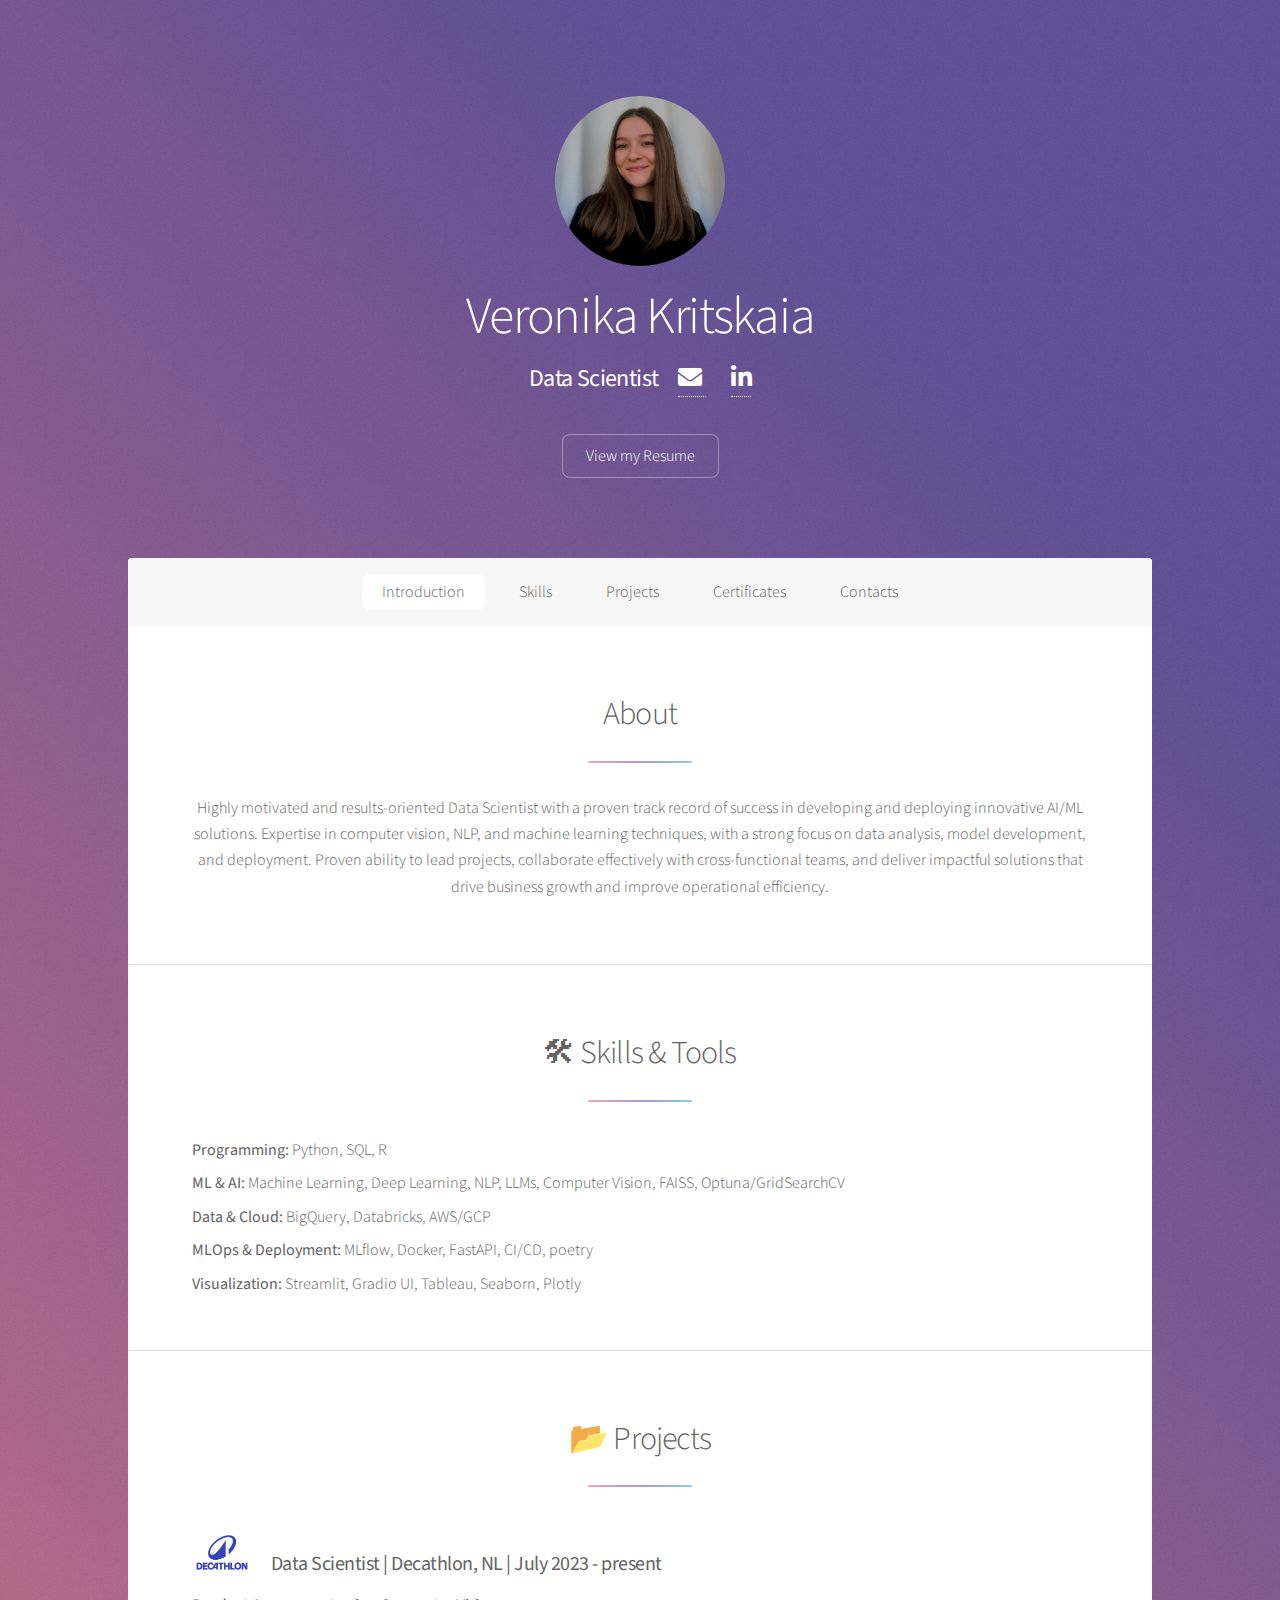
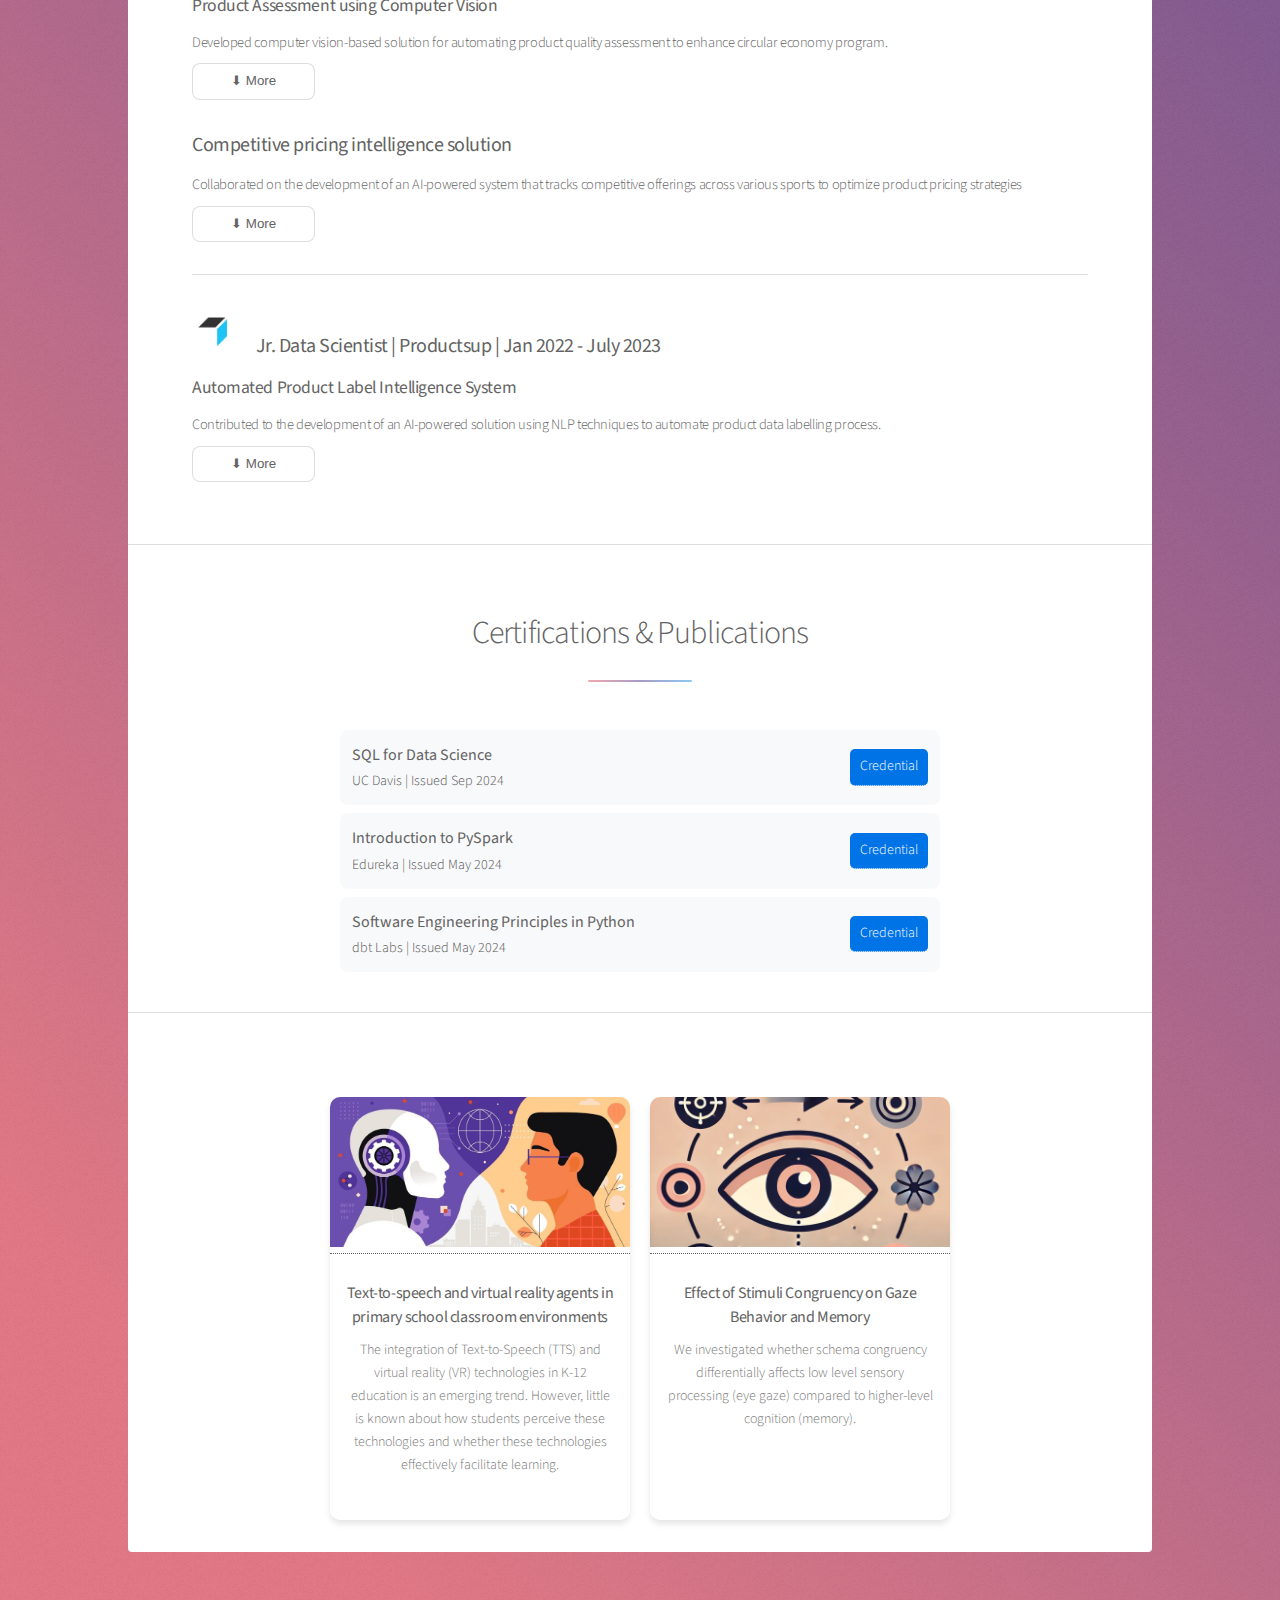
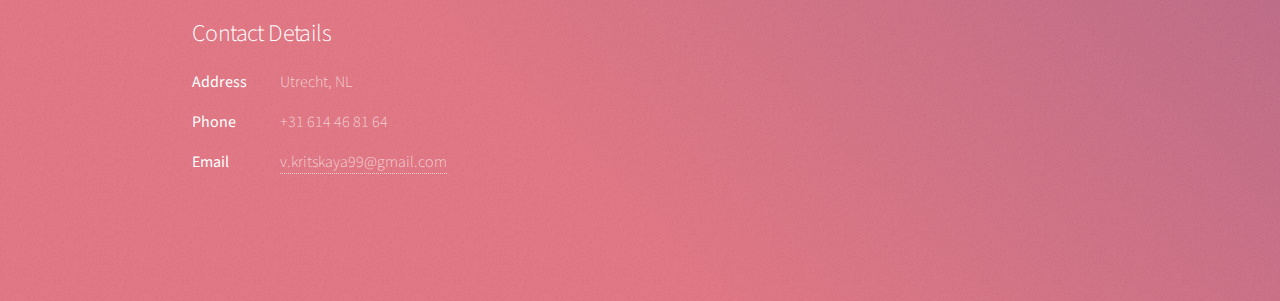
==== commit 4d62f741: "certificates" ====
--- a/index.html
+++ b/index.html
@@ -43,7 +43,7 @@
 							<li><a href="#intro" class="active">Introduction</a></li>
 							<li><a href="#skills">Skills</a></li>
 							<li><a href="#projects">Projects</a></li>
-							<li><a href="#exp">Experience</a></li>
+							<li><a href="#exp">Certificates</a></li>
 							<li><a href="#contact">Contacts</a></li>
 						</ul>
 					</nav>
@@ -75,10 +75,10 @@
 							</header>
 							<div style="line-height: 0.1; text-align: left;">
 								<p><strong>Programming:</strong> Python, SQL, R</p>
-								<p><strong>ML & AI:</strong> Machine Learning, Deep Learning, NLP, LLMs, Computer Vision</p>
+								<p><strong>ML & AI:</strong> Machine Learning, Deep Learning, NLP, LLMs, Computer Vision, FAISS, Optuna/GridSearchCV</p>
 								<p><strong>Data & Cloud:</strong> BigQuery, Databricks, AWS/GCP</p>
-								<p><strong>MLOps & Deployment:</strong> MLflow, Docker, API development</p>
-								<p><strong>Visualization:</strong> Streamlit, Tableau, Seaborn, Plotly</p>
+								<p><strong>MLOps & Deployment:</strong> MLflow, Docker, FastAPI, CI/CD, poetry</p>
+								<p><strong>Visualization:</strong> Streamlit, Gradio UI, Tableau, Seaborn, Plotly</p>
 							</div>
 						</section>
 
@@ -164,14 +164,44 @@
 									this.textContent = isVisible ? '⬇ More' : '⬆ Less';
 								});
 							});
-						</script>
-													
+						</script>						
 
 						<!-- Get Started -->
 						<section id="exp" class="main special">
 							<header class="major">
-							  <h2>Publications & Certifications</h2>
-							</header>
+							  <h2>Certifications & Publications</h2>
+							</header>
+							<header class="major">
+								<!-- <h2>Certifications</h2> -->
+							</header>
+							<ul class="cert-list">
+								<li>
+								<div class="cert-text">
+									<strong>SQL for Data Science</strong>
+									<p>UC Davis | Issued Sep 2024</p>
+								</div>
+								<a href="https://www.coursera.org/account/accomplishments/verify/8907LDY27KZC" 
+								class="cert-button" target="_blank">Credential</a>
+								</li>
+								<li>
+								<div class="cert-text">
+									<strong>Introduction to PySpark</strong>
+									<p>Edureka | Issued May 2024</p>
+								</div>
+								<a href="https://www.coursera.org/account/accomplishments/verify/LBVYZ8F777F4" 
+								class="cert-button" target="_blank">Credential</a>
+								</li>
+								<li>
+								<div class="cert-text">
+									<strong>Software Engineering Principles in Python</strong>
+									<p>dbt Labs | Issued May 2024</p>
+								</div>
+								<a href="https://www.datacamp.com/completed/statement-of-accomplishment/course/f42bc701675e2652e5788e451671b829cf5abc15" 
+								class="cert-button" target="_blank">Credential</a>
+								</li>
+							</ul>
+						</section>
+						<section id="exp" class="main special">
 							<div class="grid-container">
 								<!-- Publication 1 -->
 								<div class="card">
@@ -201,8 +231,7 @@
 									</div>
 								</div>
 							</div>
-
-						  </section>						  
+						</section>								  
 					</div>
 
 				<!-- Footer -->
--- a/assets/css/style.css
+++ b/assets/css/style.css
@@ -50,3 +50,56 @@
 .card-content a:hover {
     text-decoration: underline;
 }
+
+.cert-list {
+    list-style: none;
+    padding: 0;
+    max-width: 600px;
+    margin: 0 auto;
+    text-align: left;
+  }
+  
+  .cert-list li {
+    background: #f8f9fa;
+    padding: 12px;
+    margin: 8px 0;
+    border-radius: 8px;
+    display: flex;
+    justify-content: space-between; /* Aligns text left, button right */
+    align-items: center;
+  }
+  
+  .cert-text {
+    display: flex;
+    flex-direction: column;
+  }
+  
+  .cert-list strong {
+    font-size: 16px;
+    margin-bottom: 2px;
+  }
+  
+  .cert-list p {
+    font-size: 14px;
+    color: #555;
+    margin: 0;
+  }
+  
+  .cert-button {
+    background: #0073e6;
+    color: white;
+    padding: 6px 10px;
+    border-radius: 5px;
+    text-decoration: none;
+    font-size: 14px;
+    white-space: nowrap; /* Prevents button text from wrapping */
+  }
+  
+  .cert-button:hover {
+    background: #005bb5;
+  }
+  
+  header.major h2 {
+    text-align: center;
+    margin-bottom: 16px;
+  }  